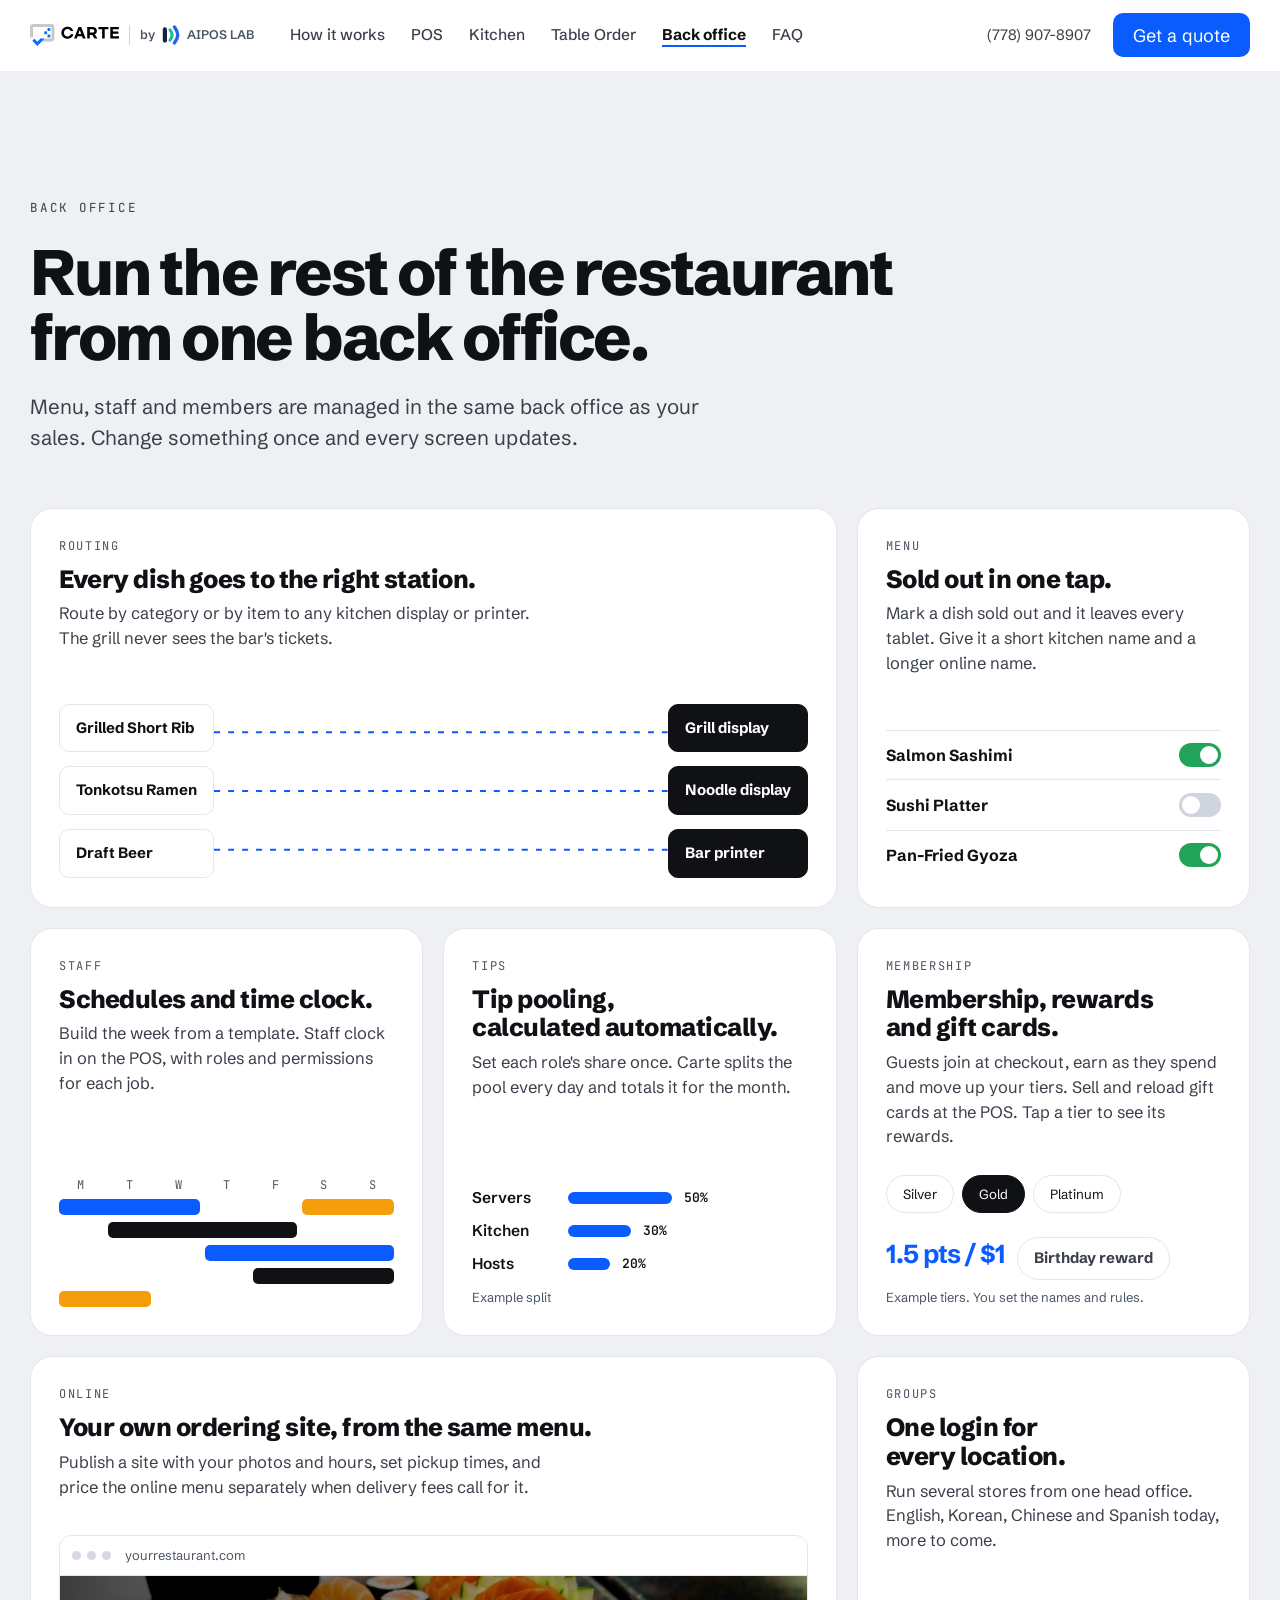
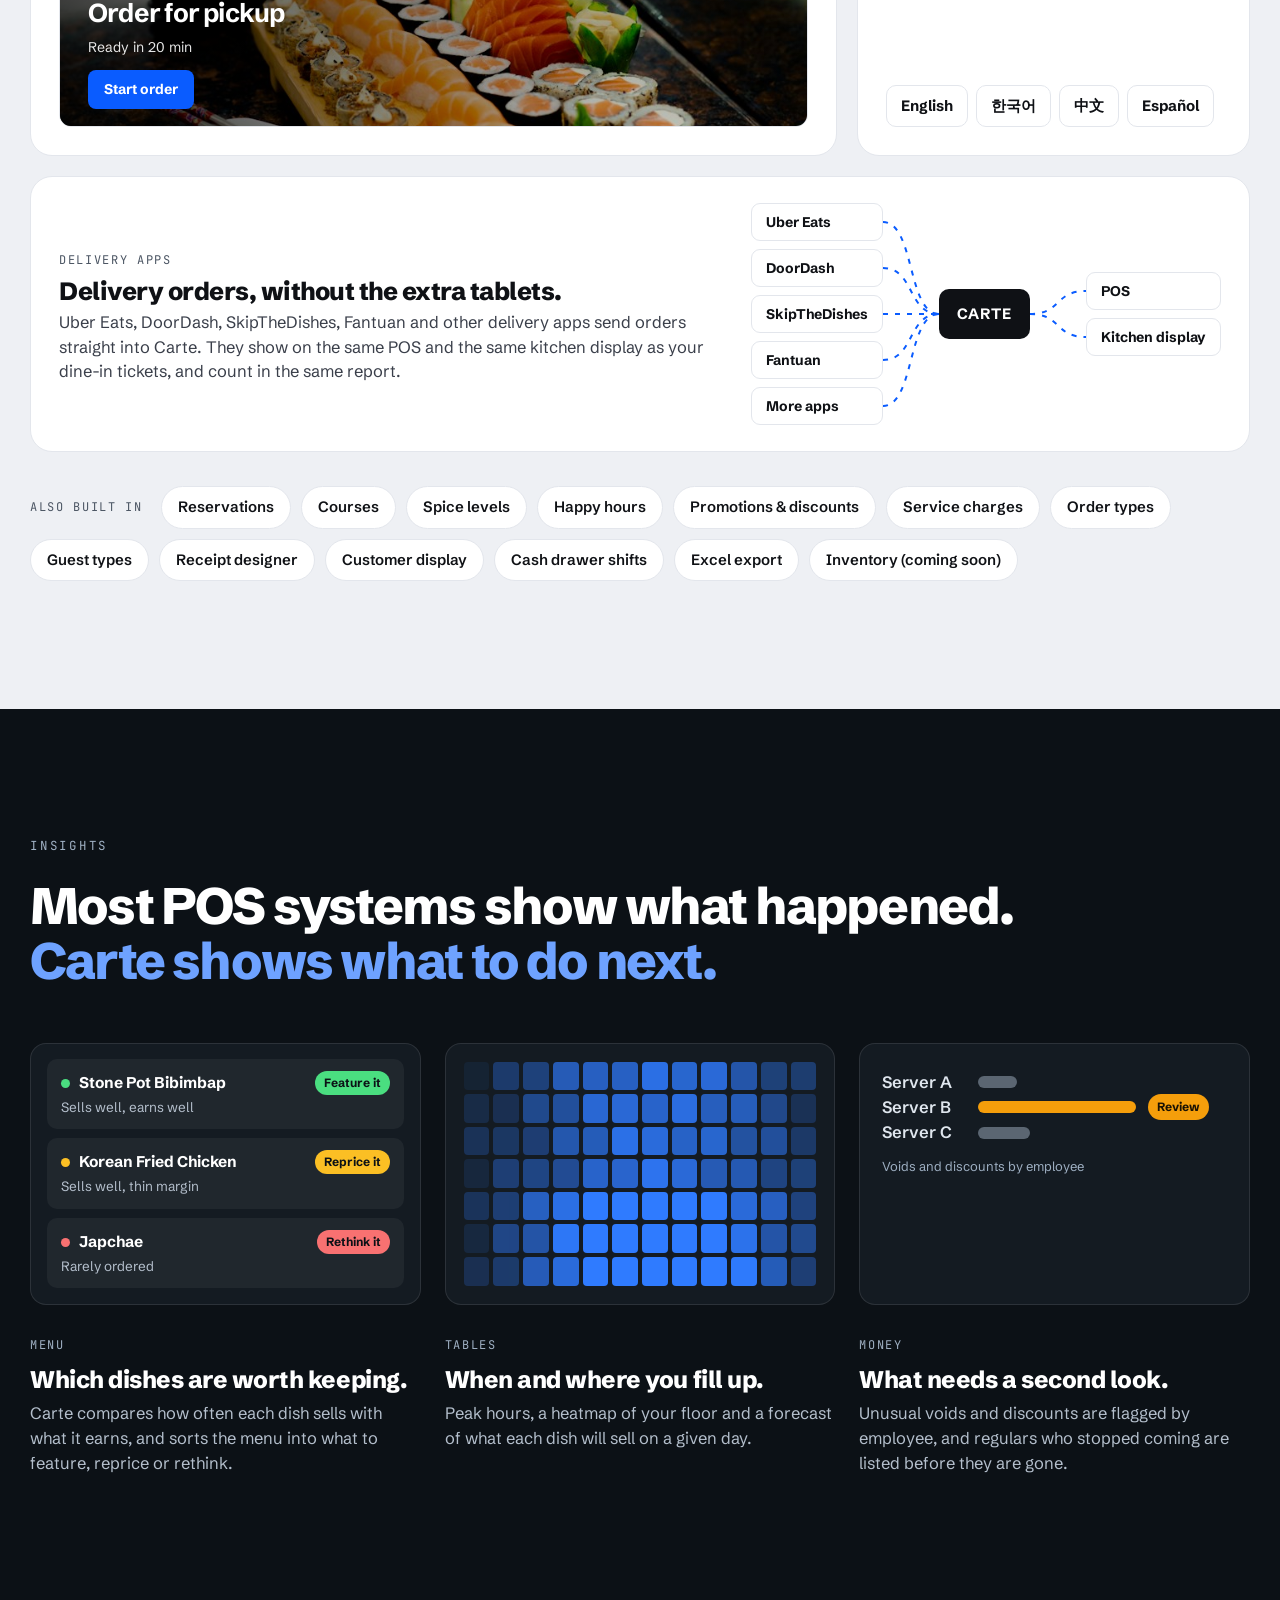
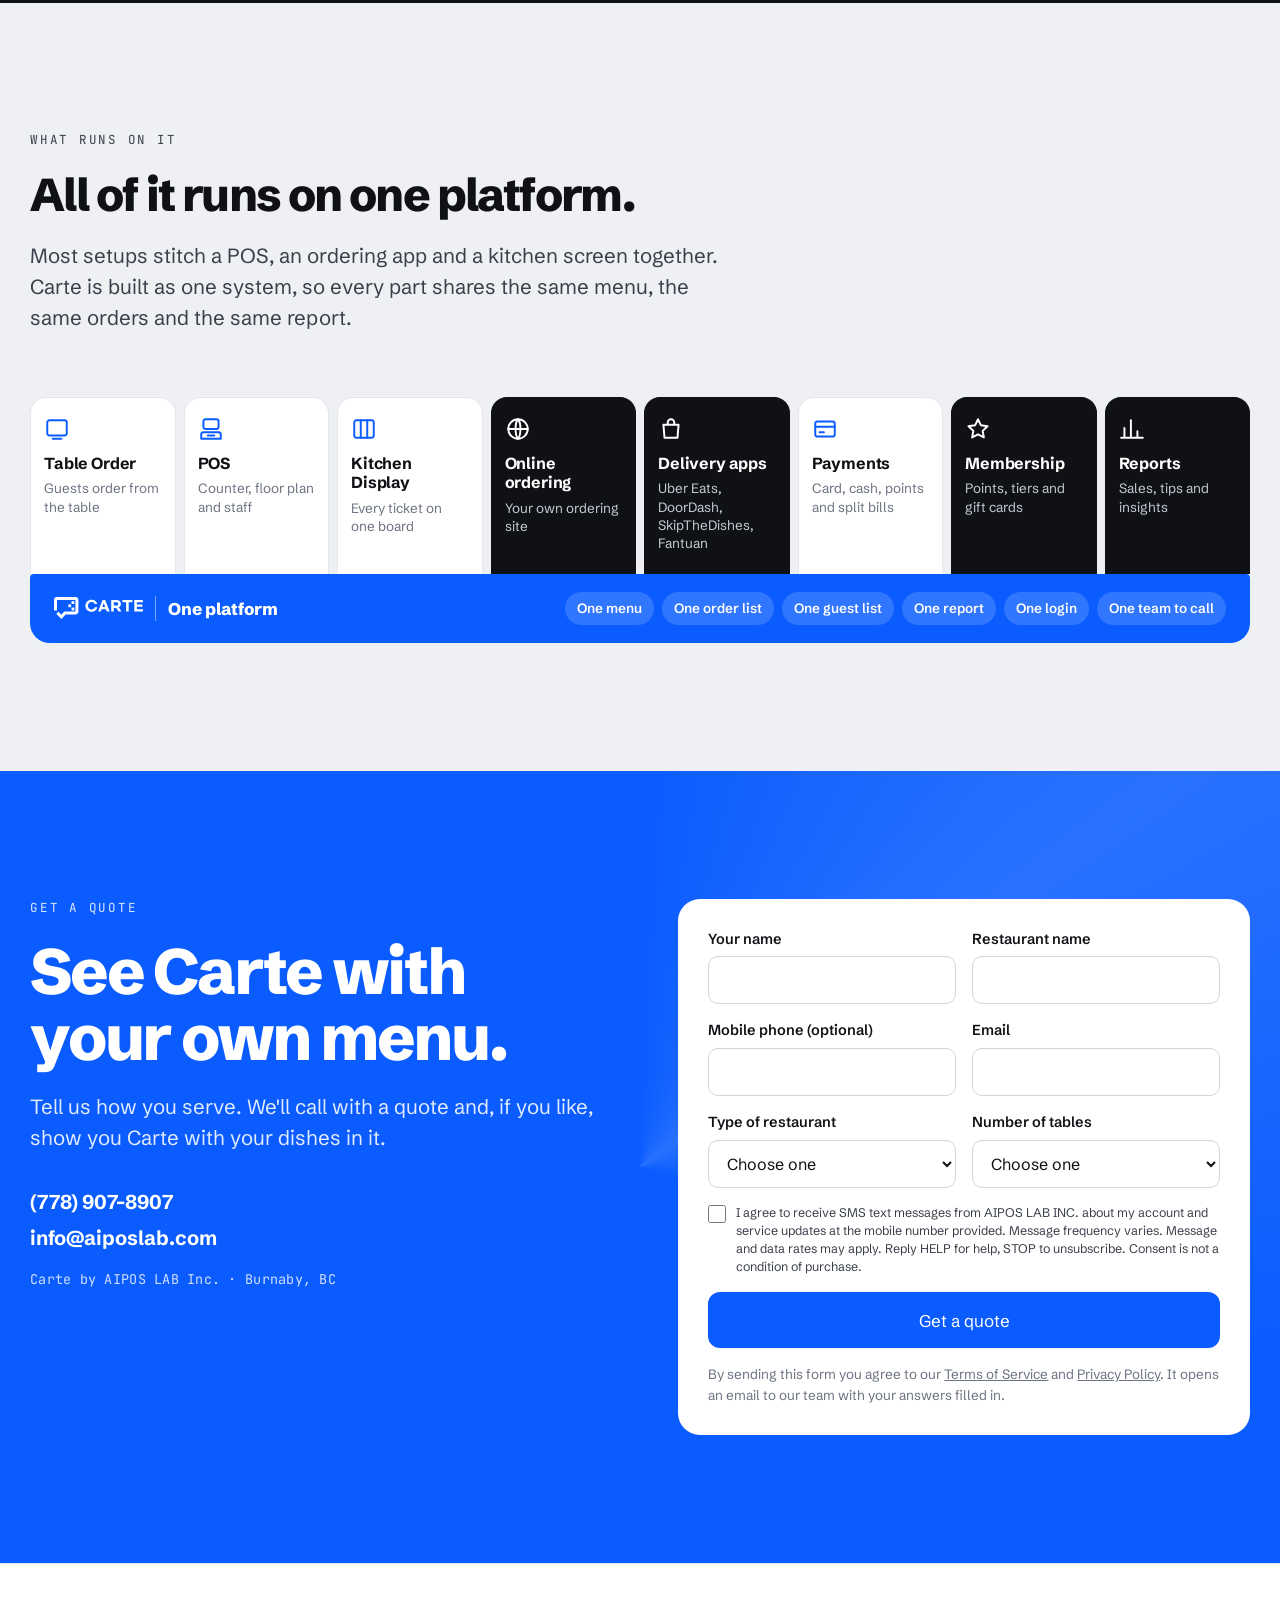
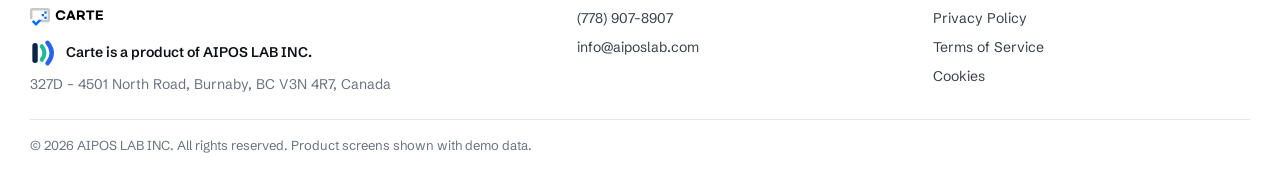
==== back-office.html @ 434ae0b1 "Add Carte homepage (multi-page site, POS/Kitchen/Table Order/Back office) New Carte by AIPOS LAB sit" ====
<!doctype html>
<html lang="en">
<head>
<meta charset="utf-8">
<meta name="viewport" content="width=device-width, initial-scale=1">
<title>Back office & Insights — Carte by AIPOS LAB</title>
<meta name="description" content="Carte is one platform for your whole restaurant: table ordering, POS, kitchen display, online and delivery orders, payments and reports, with one login and one team to call.">
<link rel="icon" href="img/mark.svg" type="image/svg+xml">
<link rel="apple-touch-icon" href="img/apple-touch-icon.png">
<link rel="preconnect" href="https://fonts.googleapis.com">
<link rel="preconnect" href="https://fonts.gstatic.com" crossorigin>
<link href="https://fonts.googleapis.com/css2?family=Schibsted+Grotesk:wght@400;500;600;700;800;900&family=JetBrains+Mono:wght@400;500&display=swap" rel="stylesheet">
<link rel="stylesheet" href="style.css?v=1791853136">
</head>
<body>

<header class="nav" id="nav">
  <div class="wrap nav-in">
    <a class="brand" href="index.html" aria-label="Carte by AIPOS LAB, home"><img src="img/logo.svg" alt="Carte"><span>by <img src="img/aipos.svg" alt="">AIPOS LAB</span></a>
    <nav class="nav-links">
      <a href="index.html#flow">How it works</a>
      <a href="pos.html">POS</a>
      <a href="kitchen.html">Kitchen</a>
      <a href="table-order.html">Table Order</a>
      <a href="back-office.html" aria-current="page">Back office</a>
      <a href="faq.html">FAQ</a>
    </nav>
    <div class="nav-right">
      <a class="tel" href="tel:+17789078907">(778) 907-8907</a>
      <a class="btn btn-blue" href="#quote">Get a quote</a>
    </div>
  </div>
</header>

<main id="top">

<section class="office" id="office">
  <div class="wrap">
    <p class="eyebrow">Back office</p>
    <h2 class="rv">Run the rest of the restaurant <br>from one back office.</h2>
    <p class="sub rv">Menu, staff and members are managed in the same back office as your sales. Change something once and every screen updates.</p>

    <div class="bento">
      <article class="bx wide rv">
        <small>Routing</small><h3>Every dish goes to the right station.</h3>
        <p>Route by category or by item to any kitchen display or printer. The grill never sees the bar's tickets.</p>
        <div class="v-route" aria-hidden="true">
          <ul class="from"><li>Grilled Short Rib</li><li>Tonkotsu Ramen</li><li>Draft Beer</li></ul>
          <svg viewBox="0 0 200 150" preserveAspectRatio="none"><path d="M0 25 C100 25 100 25 200 25"/><path d="M0 75 C100 75 100 75 200 75"/><path d="M0 125 C100 125 100 125 200 125"/></svg>
          <ul class="to2"><li>Grill display</li><li>Noodle display</li><li>Bar printer</li></ul>
        </div>
      </article>

      <article class="bx rv">
        <small>Menu</small><h3>Sold out in one tap.</h3>
        <p>Mark a dish sold out and it leaves every tablet. Give it a short kitchen name and a longer online name.</p>
        <div class="v-sold" aria-hidden="true">
          <div><b>Salmon Sashimi</b><i class="sw on"></i></div>
          <div class="flip"><b>Sushi Platter</b><em>Sold out</em><i class="sw"></i></div>
          <div><b>Pan-Fried Gyoza</b><i class="sw on"></i></div>
        </div>
      </article>

      <article class="bx rv">
        <small>Staff</small><h3>Schedules and time clock.</h3>
        <p>Build the week from a template. Staff clock in on the POS, with roles and permissions for each job.</p>
        <div class="v-sched" aria-hidden="true">
          <span>M</span><span>T</span><span>W</span><span>T</span><span>F</span><span>S</span><span>S</span>
          <i style="--s:1;--e:4;--r:2"></i><i style="--s:2;--e:6;--r:3" class="b"></i><i style="--s:4;--e:8;--r:4"></i><i style="--s:5;--e:8;--r:5" class="b"></i><i style="--s:1;--e:3;--r:6" class="c"></i><i style="--s:6;--e:8;--r:2" class="c"></i>
        </div>
      </article>

      <article class="bx rv">
        <small>Tips</small><h3>Tip pooling, calculated automatically.</h3>
        <p>Set each role's share once. Carte splits the pool every day and totals it for the month.</p>
        <div class="v-tips" aria-hidden="true">
          <p style="--w:50%"><span>Servers</span><b></b><em>50%</em></p>
          <p style="--w:30%"><span>Kitchen</span><b></b><em>30%</em></p>
          <p style="--w:20%"><span>Hosts</span><b></b><em>20%</em></p>
          <u>Example split</u>
        </div>
      </article>

      <article class="bx rv">
        <small>Membership</small><h3>Membership, rewards and gift cards.</h3>
        <p>Guests join at checkout, earn as they spend and move up your tiers. Sell and reload gift cards at the POS. Tap a tier to see its rewards.</p>
        <div class="v-loyal">
          <button type="button" data-rate="1 pt / $1" data-perk="Welcome reward">Silver</button><button type="button" data-rate="1.5 pts / $1" data-perk="Birthday reward">Gold</button><button type="button" data-rate="2 pts / $1" data-perk="Free dish every 10 visits">Platinum</button>
          <output aria-live="polite"></output><u>Example tiers. You set the names and rules.</u>
        </div>
      </article>

      <article class="bx wide rv">
        <small>Online</small><h3>Your own ordering site, from the same menu.</h3>
        <p>Publish a site with your photos and hours, set pickup times, and price the online menu separately when delivery fees call for it.</p>
        <div class="v-site" aria-hidden="true">
          <div class="bar"><i></i><i></i><i></i><span>yourrestaurant.com</span></div>
          <div class="pg" style="background-image:linear-gradient(90deg,rgba(0,0,0,.75),rgba(0,0,0,.1)),url(img/food/sushi.jpg)"><b>Order for pickup</b><em>Ready in 20 min</em><span>Start order</span></div>
        </div>
      </article>

      <article class="bx rv">
        <small>Groups</small><h3>One login for every location.</h3>
        <p>Run several stores from one head office. English, Korean, Chinese and Spanish today, more to come.</p>
        <div class="v-lang" aria-hidden="true"><span>English</span><span>한국어</span><span>中文</span><span>Español</span></div>
      </article>

      <article class="bx full rv">
        <header><small>Delivery apps</small><h3>Delivery orders, without the extra tablets.</h3>
        <p>Uber Eats, DoorDash, SkipTheDishes, Fantuan and other delivery apps send orders straight into Carte. They show on the same POS and the same kitchen display as your dine-in tickets, and count in the same report.</p></header>
        <div class="v-deliv" aria-hidden="true">
          <ul><li>Uber Eats</li><li>DoorDash</li><li>SkipTheDishes</li><li>Fantuan</li><li>More apps</li></ul>
          <svg viewBox="0 0 60 222" preserveAspectRatio="none"><path d="M0 19 C34 19 26 111 60 111"/><path d="M0 65 C34 65 26 111 60 111"/><path d="M0 111 L60 111"/><path d="M0 157 C34 157 26 111 60 111"/><path d="M0 203 C34 203 26 111 60 111"/></svg>
          <b>CARTE</b>
          <svg viewBox="0 0 60 222" preserveAspectRatio="none"><path d="M0 111 C34 111 26 88 60 88"/><path d="M0 111 C34 111 26 134 60 134"/></svg>
          <ul><li>POS</li><li>Kitchen display</li></ul>
        </div>
      </article>
    </div>

    <ul class="also rv">
      <li>Reservations</li><li>Courses</li><li>Spice levels</li><li>Happy hours</li><li>Promotions &amp; discounts</li><li>Service charges</li><li>Order types</li><li>Guest types</li><li>Receipt designer</li><li>Customer display</li><li>Cash drawer shifts</li><li>Excel export</li><li>Inventory (coming soon)</li>
    </ul>
  </div>
</section>

<section class="insight" id="insights">
  <div class="wrap">
    <p class="eyebrow light">Insights</p>
    <h2 class="rv">Most POS systems show what happened. <br><span>Carte shows what to do next.</span></h2>
    <div class="ins">
      <article class="rv">
        <div class="v-rank" aria-hidden="true">
          <p class="g"><span>Stone Pot Bibimbap</span><em>Feature it</em><u>Sells well, earns well</u></p>
          <p class="y"><span>Korean Fried Chicken</span><em>Reprice it</em><u>Sells well, thin margin</u></p>
          <p class="r"><span>Japchae</span><em>Rethink it</em><u>Rarely ordered</u></p>
        </div>
        <small>Menu</small><h3>Which dishes are worth keeping.</h3>
        <p>Carte compares how often each dish sells with what it earns, and sorts the menu into what to feature, reprice or rethink.</p>
      </article>
      <article class="rv">
        <div class="v-heat" id="heat" aria-hidden="true"></div>
        <small>Tables</small><h3>When and where you fill up.</h3>
        <p>Peak hours, a heatmap of your floor and a forecast of what each dish will sell on a given day.</p>
      </article>
      <article class="rv">
        <div class="v-flag" aria-hidden="true">
          <p><span>Server A</span><b style="--w:18%"></b></p>
          <p class="hot"><span>Server B</span><b style="--w:74%"></b><em>Review</em></p>
          <p><span>Server C</span><b style="--w:24%"></b></p>
          <u>Voids and discounts by employee</u>
        </div>
        <small>Money</small><h3>What needs a second look.</h3>
        <p>Unusual voids and discounts are flagged by employee, and regulars who stopped coming are listed before they are gone.</p>
      </article>
    </div>
  </div>
</section>

<section class="plat plat-sub" id="platform">
  <div class="wrap">
    <p class="eyebrow">What runs on it</p>
    <h2 class="rv">All of it runs on one platform.</h2>
    <p class="sub rv">Most setups stitch a POS, an ordering app and a kitchen screen together. Carte is built as one system, so every part shares the same menu, the same orders and the same report.</p>
    <div class="plat-map">
      <ul class="plat-mods">
        <li style="--i:0"><a href="table-order.html"><svg viewBox="0 0 24 24" aria-hidden="true"><rect x="3" y="4" width="18" height="14" rx="2"/><path d="M8 21h8"/></svg><b>Table Order</b><span>Guests order from the table</span></a></li>
        <li style="--i:1"><a href="pos.html"><svg viewBox="0 0 24 24" aria-hidden="true"><rect x="5" y="3" width="14" height="9" rx="2"/><path d="M3 21v-4a2 2 0 0 1 2-2h14a2 2 0 0 1 2 2v4zM9 18h6"/></svg><b>POS</b><span>Counter, floor plan and staff</span></a></li>
        <li style="--i:2"><a href="kitchen.html"><svg viewBox="0 0 24 24" aria-hidden="true"><rect x="3" y="4" width="18" height="16" rx="2"/><path d="M9 4v16M15 4v16"/></svg><b>Kitchen Display</b><span>Every ticket on one board</span></a></li>
        <li style="--i:3"><a class="on" href="back-office.html"><svg viewBox="0 0 24 24" aria-hidden="true"><circle cx="12" cy="12" r="9"/><path d="M3 12h18M12 3c3 3.500 3 14.500 0 18M12 3c-3 3.500-3 14.500 0 18"/></svg><b>Online ordering</b><span>Your own ordering site</span></a></li>
        <li style="--i:4"><a class="on" href="back-office.html"><svg viewBox="0 0 24 24" aria-hidden="true"><path d="M5 8h14l-1 12H6zM9 8V6a3 3 0 0 1 6 0v2"/></svg><b>Delivery apps</b><span>Uber Eats, DoorDash, SkipTheDishes, Fantuan</span></a></li>
        <li style="--i:5"><a href="pos.html"><svg viewBox="0 0 24 24" aria-hidden="true"><rect x="3" y="5" width="18" height="14" rx="2"/><path d="M3 10h18M7 15h4"/></svg><b>Payments</b><span>Card, cash, points and split bills</span></a></li>
        <li style="--i:6"><a class="on" href="back-office.html"><svg viewBox="0 0 24 24" aria-hidden="true"><path d="M12 3l2.700 5.600 6.100.800-4.500 4.300 1.100 6.100L12 16.900l-5.400 2.900 1.100-6.100L3.200 9.400l6.100-.8z"/></svg><b>Membership</b><span>Points, tiers and gift cards</span></a></li>
        <li style="--i:7"><a class="on" href="back-office.html"><svg viewBox="0 0 24 24" aria-hidden="true"><path d="M5 20V11M11 20V4M17 20v-6M2 20h20"/></svg><b>Reports</b><span>Sales, tips and insights</span></a></li>
      </ul>
      <div class="plat-base">
        <p><img src="img/logo.svg" alt="Carte"><b>One platform</b></p>
        <ul><li>One menu</li><li>One order list</li><li>One guest list</li><li>One report</li><li>One login</li><li>One team to call</li></ul>
      </div>
    </div>
  </div>
</section>

<section class="quote" id="quote">
  <div class="wrap quote-grid">
    <div class="quote-copy">
      <p class="eyebrow" style="color:#fff;opacity:.85">Get a quote</p>
      <h2 class="rv">See Carte with <br>your own menu.</h2>
      <p class="sub rv">Tell us how you serve. We'll call with a quote and, if you like, show you Carte with your dishes in it.</p>
      <p class="contact rv"><a href="tel:+17789078907">(778) 907-8907</a><a href="mailto:info@aiposlab.com">info@aiposlab.com</a><span>Carte by AIPOS LAB Inc. · Burnaby, BC</span></p>
    </div>
    <form class="form rv" id="quoteForm">
      <label>Your name<input name="Name" required autocomplete="name"></label>
      <label>Restaurant name<input name="Restaurant" required autocomplete="organization"></label>
      <label>Mobile phone (optional)<input name="Phone" type="tel" autocomplete="tel"></label>
      <label>Email<input name="Email" type="email" autocomplete="email"></label>
      <label>Type of restaurant<select name="Type"><option value="">Choose one</option><option>Full service</option><option>Korean BBQ or hot pot</option><option>Sushi or Japanese</option><option>Quick service or takeout</option><option>Cafe or bakery</option><option>Bar</option><option>Other</option></select></label>
      <label>Number of tables<select name="Tables"><option value="">Choose one</option><option>1–15</option><option>16–40</option><option>41 or more</option><option>No tables (takeout only)</option></select></label>
      <label class="check"><input type="checkbox" name="SMS consent" value="Yes"><span>I agree to receive SMS text messages from AIPOS LAB INC. about my account and service updates at the mobile number provided. Message frequency varies. Message and data rates may apply. Reply HELP for help, STOP to unsubscribe. Consent is not a condition of purchase.</span></label>
      <button class="btn btn-blue btn-lg" type="submit">Get a quote</button>
      <small>By sending this form you agree to our <a href="terms.html">Terms of Service</a> and <a href="privacy.html">Privacy Policy</a>. It opens an email to our team with your answers filled in.</small>
    </form>
  </div>
</section>

</main>

<footer class="foot"><div class="wrap foot-in">
  <div><img src="img/logo.svg" alt="Carte"><p class="co"><img src="img/aipos.svg" alt="">Carte is a product of AIPOS LAB INC.</p><p>327D – 4501 North Road, Burnaby, BC V3N 4R7, Canada</p></div>
  <div><a href="tel:+17789078907">(778) 907-8907</a><a href="mailto:info@aiposlab.com">info@aiposlab.com</a></div>
  <div><a href="privacy.html">Privacy Policy</a><a href="terms.html">Terms of Service</a><a href="privacy.html#cookies">Cookies</a></div>
  <small>© 2026 AIPOS LAB INC. All rights reserved. Product screens shown with demo data.</small>
</div></footer>

<script src="screens.js?v=1791853136"></script>
<script src="app.js?v=1791853136"></script>
</body>
</html>
---- style.css ----
:root{
  --ink:#0f1115; --ink2:#3a3f4a; --mute:#6b7280; --line:#e3e6ec;
  --bg:#fff; --bg2:#eef0f4; --blue:#0a5cff; --blue2:#0848c9; --night:#0c1116;
  --r:22px; --ease:cubic-bezier(.2,.8,.2,1);
}
*{box-sizing:border-box}
html{scroll-behavior:smooth;-webkit-text-size-adjust:100%}
body{margin:0;background:var(--bg);color:var(--ink);font-family:"Schibsted Grotesk",system-ui,sans-serif;font-size:18px;line-height:1.5;-webkit-font-smoothing:antialiased;overflow-x:hidden}
img{display:block;max-width:100%}
a{color:inherit}
.wrap{width:min(1220px,100% - 48px);margin-inline:auto}
.eyebrow{font-family:"JetBrains Mono",monospace;font-size:12.5px;letter-spacing:.14em;text-transform:uppercase;color:var(--ink2);margin:0 0 22px}
.eyebrow.light{color:#9fb0c3}
h1,h2,h3{margin:0;letter-spacing:-.035em;line-height:1.02;font-weight:800}
h1{font-size:clamp(38px,5.3vw,74px)}
h2{font-size:clamp(36px,5vw,64px)}
h3{font-size:24px;letter-spacing:-.02em;line-height:1.15}
.sub{font-size:clamp(18px,1.6vw,21px);color:var(--ink2);max-width:34em;margin:22px 0 0}
.lede{font-size:clamp(18px,1.55vw,21px);color:var(--ink2);max-width:30em;margin:26px 0 0}
main>section{padding:clamp(80px,10vw,140px) 0}

.btn{display:inline-flex;align-items:center;justify-content:center;height:44px;padding:0 20px;border-radius:10px;border:0;font:700 15.5px/1 inherit;font-family:inherit;text-decoration:none;cursor:pointer;transition:transform .2s var(--ease),background .2s,box-shadow .2s}
.btn:active{transform:scale(.97)}
.btn-lg{height:56px;padding:0 28px;font-size:17px;border-radius:12px}
.btn-blue{background:var(--blue);color:#fff}
.btn-blue:hover{background:var(--blue2);box-shadow:0 8px 20px -10px rgba(15,17,21,.55)}
.link-arrow{font-weight:700;text-decoration:none;border-bottom:2px solid var(--ink);padding-bottom:3px}
.link-arrow::after{content:"↓";display:inline-block;margin-left:8px;transition:transform .25s var(--ease)}
.link-arrow:hover::after{transform:translateY(4px)}
.cta-row{display:flex;align-items:center;gap:26px;flex-wrap:wrap;margin-top:34px}
:focus-visible{outline:2px solid var(--blue);outline-offset:3px}

.nav{position:sticky;top:0;z-index:50;background:rgba(255,255,255,.84);backdrop-filter:saturate(1.4) blur(14px);border-bottom:1px solid transparent;transition:border-color .3s}
.nav.scrolled{border-color:var(--line)}
.nav-in{display:flex;align-items:center;gap:36px;height:70px}
.brand img{height:22px}
.nav-links{display:flex;gap:26px;font-size:15.5px;font-weight:500}
.nav-links a{text-decoration:none;color:var(--ink2)}
.nav-links a:hover{color:var(--ink)}
.nav-right{margin-left:auto;display:flex;align-items:center;gap:22px}
.tel{font-size:15px;text-decoration:none;color:var(--ink2)}

/* device + screen: everything inside .ui is sized in em, 1em = 1% of the screen width */
.tablet{background:#15181d;border-radius:28px;padding:14px;box-shadow:0 40px 80px -30px rgba(15,17,21,.45)}
.tablet.flat{border-radius:24px;padding:12px;box-shadow:0 30px 60px -30px rgba(15,17,21,.4)}
.tablet.dark{box-shadow:0 30px 90px -20px rgba(0,0,0,.9),0 0 0 1px rgba(255,255,255,.1)}
.scr{position:relative;aspect-ratio:16/10;border-radius:14px;overflow:hidden;container-type:inline-size;background:#fff}
.ui{position:absolute;inset:0;font-size:1cqw;line-height:1.3;overflow:hidden;user-select:none}
.ui svg{width:1em;height:1em;display:block}
.ui .lg{width:2.6em;height:2.1em}
.ui button{font:inherit;border:0;cursor:default}
.stack-scr .fs{position:absolute;inset:0;opacity:0;transform:scale(1.03);transition:opacity .6s var(--ease),transform 1s var(--ease);pointer-events:none}
.stack-scr .fs.on{opacity:1;transform:none}

/* table order */
.to{display:flex;background:#f4f6fa;color:#141824;--card:#fff;--bd:#e4e7ee;--tx2:#6b7280}
.to.dark{background:#11142b;color:#f3f5fb;--card:#1b1f3d;--bd:#2a2f55;--tx2:#9aa3c2}
.to-side{width:6.6em;background:#141833;color:#aab2d5;display:flex;flex-direction:column;align-items:center;gap:1.2em;padding:1.8em 0}
.to-side .lg{color:#fff;margin-bottom:1em}
.sb{display:grid;justify-items:center;gap:.3em;width:5em;padding:.9em 0;border-radius:1em}
.sb svg{font-size:1.9em}.sb span{font-size:1.15em;font-weight:600}.sb em{font-size:.9em;font-style:normal;color:#4d8dff;font-weight:700}
.sb.on{background:var(--blue);color:#fff}
.to-main{flex:1;padding:1.6em 2em 0;position:relative;min-width:0}
.to-top{display:flex;align-items:center;gap:1em;margin-bottom:1.4em}
.to-top b{font-size:2.1em;font-weight:700;margin-right:auto;letter-spacing:-.02em}
.pill{font-size:1.25em;font-weight:600;padding:.65em 1.1em;border-radius:.7em;border:1px solid var(--bd);background:var(--card);position:relative}
.badge{position:absolute;top:-.5em;right:-.5em;min-width:1.5em;height:1.5em;border-radius:1em;background:var(--blue);color:#fff;font-size:.8em;font-style:normal;display:grid;place-items:center}
.badge:empty{display:none}
.to-banner{height:11.5em;border-radius:1.2em;background-size:cover;background-position:center;color:#fff;padding:2.6em 6em;display:grid;align-content:center;gap:.3em}
.to-banner span{font-size:1em;font-weight:700;background:rgba(255,255,255,.2);padding:.3em .8em;border-radius:1em;justify-self:start}
.to-banner b{font-size:2.3em;letter-spacing:-.02em}.to-banner small{font-size:1.2em;opacity:.9}
.to-chips{display:flex;gap:.8em;margin:1.2em 0;white-space:nowrap}
.to-chips span{font-size:1.25em;font-weight:500;padding:.6em 1.2em;border-radius:.8em;border:1px solid var(--bd);background:var(--card);color:var(--tx2)}
.to-chips .on{border-color:var(--blue);color:var(--blue);background:color-mix(in srgb,var(--blue) 10%,var(--card));font-weight:700}
.to-label{font-size:1.35em;font-weight:700;margin:0 0 .9em}.to-label small{font-weight:400;color:var(--tx2);margin-left:.5em}
.to-grid{display:grid;grid-template-columns:repeat(3,1fr);gap:1.1em}
.card{background:var(--card);border:1px solid var(--bd);border-radius:1.1em;padding:.9em;transition:transform .35s var(--ease),box-shadow .35s}
.card.tap{transform:scale(.965);outline:.25em solid #0a5cff;outline-offset:.1em}
.ph{height:10.2em;border-radius:.7em;background-size:cover;background-position:center}
.card .row{display:flex;align-items:flex-start;gap:.6em;margin-top:.8em}
.card b{font-size:1.45em;font-weight:600;line-height:1.2;flex:1}
.add{width:2.6em;height:2.6em;flex:none;border-radius:50%;background:var(--blue);color:#fff;display:grid;place-items:center}
.add svg{font-size:1.5em}
.card.tap .add{animation:pop .5s var(--ease)}
@keyframes pop{40%{transform:scale(1.35)}}
.card p{font-size:1.05em;color:var(--tx2);margin:.4em 0 .5em;white-space:nowrap;overflow:hidden;text-overflow:ellipsis}
.card em{font-size:1.4em;font-style:normal;font-weight:700;color:var(--blue)}
.to-call{position:absolute;right:1.6em;bottom:1.6em;width:8.4em;height:8.4em;border-radius:50%;background:var(--blue);color:#fff;display:grid;place-content:center;justify-items:center;gap:.2em;box-shadow:0 1em 2.2em rgba(15,17,21,.35)}
.to-call svg{font-size:2.4em}.to-call span{font-size:1.3em;font-weight:700}
.to-scrim{position:absolute;inset:0;background:rgba(10,12,24,.42);opacity:0;transition:opacity .4s}
.to-cart{position:absolute;top:0;right:0;bottom:0;width:31em;background:var(--card);display:flex;flex-direction:column;transform:translateX(102%);transition:transform .55s var(--ease);box-shadow:-1em 0 3em rgba(0,0,0,.2)}
.open .to-cart{transform:none}.open .to-scrim,.done .to-scrim{opacity:1}
.to-cart header{display:flex;align-items:center;gap:.8em;padding:1.8em 1.8em 1.6em;border-bottom:1px solid var(--bd)}
.to-cart header b{font-size:1.8em}
.count{font-style:normal;font-size:1.1em;font-weight:700;background:color-mix(in srgb,var(--blue) 14%,var(--card));color:var(--blue);min-width:1.9em;height:1.9em;border-radius:1em;display:grid;place-items:center}
.to-cart .x{margin-left:auto;font-size:2em;color:var(--tx2);line-height:1}
.lines{flex:1;overflow:hidden}
.ln{display:flex;align-items:center;gap:1em;padding:1.2em 1.4em;border-bottom:1px solid var(--bd);animation:lineIn .5s var(--ease)}
@keyframes lineIn{from{opacity:0;transform:translateX(2em)}}
.th{width:5.4em;height:5.4em;border-radius:.8em;background-size:cover;background-position:center;flex:none}
.ln>div:nth-child(2){flex:1;min-width:0;display:grid;gap:.1em}
.ln b{font-size:1.3em;white-space:nowrap;overflow:hidden;text-overflow:ellipsis}
.ln small{font-size:1em;color:var(--tx2)}.ln em{font-size:1.3em;font-style:normal;font-weight:700;color:var(--blue)}
.qty{display:flex;align-items:center;gap:.7em;font-size:1.3em;font-weight:700}
.qty i{font-style:normal;width:1.7em;height:1.7em;border-radius:50%;display:grid;place-items:center;background:var(--bd);color:var(--tx2);font-size:.9em}
.qty .g{background:#22c55e;color:#fff}
.to-cart footer{padding:1.4em 1.8em 1.8em;border-top:1px solid var(--bd);display:grid;gap:.5em}
.to-cart footer div{display:flex;justify-content:space-between;font-size:1.25em;color:var(--tx2)}
.to-cart footer .tot{font-size:1.9em;font-weight:700;color:inherit;margin:.2em 0 .5em}
.place{background:var(--blue);color:#fff;font-weight:700;font-size:1.45em;padding:.9em;border-radius:.7em;transition:transform .2s,filter .2s}
.place.press{transform:scale(.96);filter:brightness(.85)}
.to-dialog{position:absolute;left:50%;top:50%;width:30em;padding:2.4em;border-radius:1.4em;background:var(--card);display:grid;gap:.8em;opacity:0;transform:translate(-50%,-40%) scale(.92);transition:opacity .35s,transform .5s var(--ease);box-shadow:0 2em 5em rgba(0,0,0,.35)}
.done .to-dialog{opacity:1;transform:translate(-50%,-50%)}
.to-dialog b{font-size:1.7em}.to-dialog p{font-size:1.35em;margin:0;color:var(--tx2)}
.to-dialog span{justify-self:end;background:var(--blue);color:#fff;font-weight:700;font-size:1.25em;padding:.6em 1.4em;border-radius:.6em}

/* kitchen display */
.kd{background:#121e24;color:#fff;display:flex;flex-direction:column}
.kd-top{display:flex;align-items:center;gap:1.2em;padding:1.4em 1.8em;background:#101a20}
.kd-top b{font-size:2em;letter-spacing:-.02em}
.live{font-size:1.15em;font-weight:700;color:#3ecf6a;display:flex;align-items:center;gap:.4em;margin-right:auto}
.live i{width:.6em;height:.6em;border-radius:50%;background:currentColor;animation:ping 1.6s infinite}
.kd-top time{font-size:1.5em;font-weight:700}.kd-top strong{font-size:1.7em;letter-spacing:.04em}
.kd-cols{flex:1;display:grid;grid-template-columns:repeat(5,1fr);gap:.25em;padding:0 .4em;min-height:0}
.col{display:flex;flex-direction:column;min-width:0;--c:#2f9bf0;background:color-mix(in srgb,var(--c) 6%,#152228)}
.col.prep{--c:#9aa3ad}.col.cook{--c:#ff9318}.col.ready{--c:#3fbf55}.col.done{--c:#b44be0}
.col h4{margin:0;display:flex;justify-content:space-between;font-size:1.35em;padding:.8em .7em;color:var(--c);background:color-mix(in srgb,var(--c) 20%,#152228)}
.stack{padding:.5em .4em;display:grid;gap:.5em;align-content:start}
.tk{position:relative;background:#f4f5f6;color:#14171c;border-left:.4em solid #e5484d;padding:.8em .8em .7em;--b:#5d6670}
.tk.prep{--b:#f07a00}.tk.cook{--b:#2e7d32}.tk.ready{--b:#7b1fa2}.tk.done{--b:#a24bd6;border-left-color:#b9bec6;opacity:.86}
.tk h5{margin:0;font-size:1.5em;letter-spacing:-.01em}
.tk .meta{display:flex;align-items:center;gap:.5em;margin:.5em 0}
.tk .meta span{flex:1;text-align:center;font-size:1.05em;font-weight:700;border:1px solid #b9bec6;border-radius:.3em;padding:.3em;background:#fff}
.tk .meta em{font-style:normal;font-weight:700;font-size:1.15em;display:flex;align-items:center;gap:.3em}
.tk .meta i{width:.5em;height:.5em;border-radius:50%;background:#e5484d}.tk u{text-decoration:none}
.tk ul{list-style:none;margin:0;padding:0}
.tk li{display:flex;align-items:center;gap:.4em;font-size:1.02em;font-weight:600;padding:.45em 0;border-top:1px solid #e1e4e8;line-height:1.2}
.tk li i{margin-left:auto;flex:none;width:1.3em;height:1.3em;border-radius:.25em;background:color-mix(in srgb,var(--b) 28%,#fff)}
.tk button{width:100%;margin-top:.5em;background:var(--b);color:#fff;font-size:.95em;font-weight:700;padding:.6em 0;border-radius:.2em;transition:transform .2s,filter .2s}
.tk button.press{transform:scale(.95);filter:brightness(1.25)}

/* pos */
.ps{background:#fff;color:#14171c;display:flex;flex-direction:column}
.ps-top{display:flex;align-items:center;gap:1.2em;background:#141c22;color:#fff;padding:1.2em 1.8em}
.ps-top span{font-size:2em;line-height:1}.ps-top b{font-size:1.9em;margin-right:auto}.ps-top strong{font-size:1.7em;letter-spacing:.04em}
.ps-body{flex:1;padding:1.6em 2em;background:#fafafa}
.ps-tabs{display:flex;gap:.8em;margin-bottom:1.4em}
.ps-tabs span{font-size:1.5em;font-weight:700;padding:.7em 3em;border-radius:.5em;border:1px solid #e1e4e8;background:#fff}
.ps-tabs .on{background:#1c2536;color:#fff;border-color:#1c2536}
.ps-grid{display:grid;grid-template-columns:repeat(4,1fr);gap:1em}
.tb{height:13.2em;border-radius:.6em;border:1px solid #e1e4e8;background:#fff;display:grid;place-content:center;justify-items:center;gap:.4em;transition:background .5s,color .5s,transform .5s var(--ease)}
.tb b{font-size:1.9em}.tb span{font-size:1.2em;font-weight:700;letter-spacing:.03em}.tb small{font-size:1.15em;opacity:.85}
.tb.occ{background:#1c2536;color:#fff;border-color:#1c2536}
.tb.pop{transform:scale(1.06);outline:.3em solid #0a5cff;outline-offset:.15em}
.py{flex:1;display:flex;min-height:0}
.py aside{width:27em;background:#f1f2f4;padding:2em 1.8em}
.py h6,.rp h6{margin:0 0 1em;font-size:1.6em}
.py aside p{display:flex;justify-content:space-between;font-size:1.4em;margin:.6em 0;color:#444b56}
.py aside .t{font-weight:700;color:#14171c;border-top:1px solid #cfd3da;padding-top:.7em}
.py aside .r{font-weight:800;color:var(--blue);font-size:1.6em}
.py-main{flex:1;display:flex;flex-direction:column}
.py-tabs{display:grid;grid-template-columns:repeat(4,1fr);border-bottom:1px solid #e1e4e8}
.py-tabs span{font-size:1.2em;font-weight:700;text-transform:uppercase;text-align:center;padding:1.3em .4em}
.py-tabs .on{background:var(--blue);color:#fff}
.py-rows{padding:1.6em 2em;display:grid;gap:.9em}
.pr{display:flex;align-items:center;gap:1em;border:1px solid #e1e4e8;border-radius:.7em;padding:1.2em 1.4em;transition:background .4s,border-color .4s}
.pr b{font-size:1.5em;flex:1}.pr span{font-size:1.5em;font-weight:700}
.pr em{font-style:normal;font-size:1.15em;font-weight:700;width:9em;text-align:center;padding:.5em;border-radius:2em;background:#fff1dc;color:#b45f06}
.pr.paid{background:#f0faf2;border-color:#bfe6c7}.pr.paid em{background:#2e7d32;color:#fff}
.py-methods{display:flex;gap:1em;padding:0 2em}
.py-methods span{flex:1;text-align:center;font-size:1.4em;font-weight:700;padding:1em;border:1px solid #e1e4e8;border-radius:.7em}
.rp{flex:1;display:flex;min-height:0}
.rp nav{width:19em;padding:1.2em;display:grid;gap:.8em;align-content:start;background:#fafafa}
.rp nav span{font-size:1.45em;font-weight:700;text-align:center;padding:1.05em .5em;border-radius:.5em;border:1px solid #e1e4e8;background:#fff}
.rp nav .on{background:var(--blue);color:#fff;border-color:var(--blue)}
.rp-main{flex:1;padding:1.8em 2.4em}
.rp h6 small{font-size:.6em;font-weight:500;color:#8a919c;margin-left:.6em}
.bars{display:flex;align-items:flex-end;gap:1em;height:17em;border-bottom:1px solid #e1e4e8;margin-bottom:3.2em}
.bars i{flex:1;height:var(--h);background:linear-gradient(#0a5cff,#6ea2ff);border-radius:.4em .4em 0 0;position:relative;transform:scaleY(0);transform-origin:bottom;transition:transform .9s var(--ease) var(--d)}
.bars u{position:absolute;bottom:-1.8em;left:0;right:0;text-align:center;font-size:1em;text-decoration:none;color:#8a919c}
.tops p{display:flex;align-items:center;gap:1em;margin:.75em 0;font-size:1.3em}
.tops span{width:14em;font-weight:600}
.tops b{height:.8em;border-radius:.4em;background:#0a5cff;width:calc(var(--w)*.6);transform:scaleX(0);transform-origin:left;transition:transform .9s var(--ease) var(--d)}
.rp.in .bars i{transform:none}.rp.in .tops b{transform:none}

/* hero */
.hero{padding:clamp(40px,6vw,84px) 0 clamp(60px,8vw,110px);overflow-x:clip}
.hero-grid{display:grid;grid-template-columns:minmax(0,.92fr) minmax(0,1.08fr);gap:clamp(28px,5vw,72px);align-items:center}
h1 .line{display:block;overflow:hidden;padding-bottom:.08em;white-space:nowrap}
h1 .line span{display:block;transform:translateY(110%);animation:rise .9s var(--ease) forwards}
h1 .line:nth-child(2) span{animation-delay:.12s;color:var(--blue)}
@keyframes rise{to{transform:none}}
.hero-copy .eyebrow,.hero-copy .lede,.hero-copy .cta-row{opacity:0;animation:fadeUp .8s var(--ease) forwards}
.hero-copy .lede{animation-delay:.35s}.hero-copy .cta-row{animation-delay:.5s}
@keyframes fadeUp{from{opacity:0;transform:translateY(14px)}to{opacity:1;transform:none}}
.hero-stage{position:relative;perspective:1600px;opacity:0;animation:fadeUp 1s .25s var(--ease) forwards}
.hero-stage .tablet{transform:rotateY(-8deg) rotateX(4deg);transition:transform .5s var(--ease);will-change:transform}
.glow{position:absolute;inset:8% -6% -8% 6%;background:radial-gradient(60% 60% at 50% 50%,rgba(10,92,255,.28),transparent 70%);filter:blur(30px);animation:breathe 6s ease-in-out infinite}
@keyframes breathe{50%{opacity:.55;transform:scale(1.06)}}
@keyframes ping{0%{box-shadow:0 0 0 0 currentColor}100%{box-shadow:0 0 0 .7em transparent}}
.ticket{position:absolute;left:-34px;bottom:-30px;width:250px;background:#fff;border-radius:0;padding:16px 18px 14px;font-family:"JetBrains Mono",monospace;font-size:13px;box-shadow:0 26px 50px -18px rgba(15,17,21,.5);border-top:4px solid var(--ink);opacity:0;transform:translateY(30px) rotate(-3deg);transition:opacity .45s,transform .7s var(--ease)}
.ticket.in{opacity:1;transform:rotate(-3deg)}
.ticket.out{opacity:0;transform:translateY(-16px) rotate(-3deg)}
.ticket header{display:flex;justify-content:space-between;align-items:center;border-bottom:1px dashed #b9bec6;padding-bottom:10px;margin-bottom:8px}
.ticket header b{font-size:17px;letter-spacing:.04em}
.ticket ul{list-style:none;margin:0;padding:0}.ticket li{padding:3px 0}.ticket li::before{content:"1  ";font-weight:700}
.ticket footer{border-top:1px dashed #b9bec6;margin-top:8px;padding-top:8px;font-size:11px;color:var(--mute)}
.st{font-family:"Schibsted Grotesk",sans-serif;font-weight:700;font-size:12px;color:#fff;padding:4px 10px;border-radius:99px;transition:background .4s}
.st.new{background:#1b78d6}.st.prep{background:#6b7480}.st.cook{background:#ef7a00}.st.ready{background:#2f8a3a}

/* five tools */
.tools{background:var(--bg2);overflow-x:clip}
.tools-grid{display:grid;grid-template-columns:minmax(0,1fr) minmax(0,1fr);gap:clamp(30px,6vw,90px);align-items:center}
.merge{position:relative;aspect-ratio:1/.86;cursor:pointer}
.merge span{position:absolute;left:50%;top:50%;white-space:nowrap;font-weight:700;font-size:16px;background:#fff;border-radius:12px;padding:14px 20px;box-shadow:0 14px 30px -18px rgba(15,17,21,.4);transform:translate(calc(-50% + var(--x)),calc(-50% + var(--y))) rotate(var(--r));opacity:1}
.m1{--x:-150px;--y:-150px;--r:-6deg}.m2{--x:150px;--y:-120px;--r:5deg}.m3{--x:-180px;--y:10px;--r:4deg}.m4{--x:170px;--y:50px;--r:-5deg}.m5{--x:-30px;--y:170px;--r:2deg}
.merge.in span{animation:toOne 1.2s var(--ease) .8s forwards}
.m2{animation-delay:.9s!important}.m3{animation-delay:1s!important}.m4{animation-delay:1.1s!important}.m5{animation-delay:1.2s!important}
@keyframes toOne{to{transform:translate(-50%,-50%) scale(.4);opacity:0}}
.one{position:absolute;left:50%;top:50%;transform:translate(-50%,-50%) scale(.6);opacity:0;background:var(--ink);color:#fff;border-radius:22px;padding:34px 44px;text-align:center;box-shadow:0 30px 60px -30px rgba(15,17,21,.6)}
.one img{height:34px;filter:invert(1) hue-rotate(180deg);margin:0 auto 14px}
.one small{font-family:"JetBrains Mono",monospace;font-size:12px;letter-spacing:.08em;text-transform:uppercase;white-space:nowrap;opacity:.8}
.merge.in .one{animation:oneIn .9s var(--ease) 1.7s forwards}
@keyframes oneIn{to{opacity:1;transform:translate(-50%,-50%)}}

/* flow */
.flow-grid{display:grid;grid-template-columns:minmax(0,.66fr) minmax(0,1.34fr);gap:clamp(30px,5vw,80px);margin-top:50px}
.steps{list-style:none;margin:0;padding:0}
.step{min-height:78vh;display:flex;flex-direction:column;justify-content:center;opacity:.28;transition:opacity .5s}
.step.on{opacity:1}
.step .num{display:inline-grid;place-items:center;width:34px;height:34px;border-radius:50%;border:1.5px solid var(--blue);color:var(--blue);font-weight:700;font-size:15px;margin-bottom:18px;transition:background .4s,color .4s}
.step.on .num{background:var(--blue);color:#fff}
.step h3{font-size:clamp(26px,2.6vw,36px)}
.step p{color:var(--ink2);margin:14px 0 0;max-width:24em}
.flow-sticky{position:sticky;top:max(96px,calc(50vh - 290px))}
.rail{position:relative;display:grid;grid-template-columns:repeat(5,1fr);margin-bottom:22px;padding-top:14px;font-family:"JetBrains Mono",monospace;font-size:12px;letter-spacing:.1em;text-transform:uppercase;color:var(--mute)}
.rail::before,.rail b{content:"";position:absolute;left:0;top:0;height:3px;border-radius:3px}
.rail::before{right:0;background:#d5d9e1}
.rail b{width:100%;background:var(--blue);transform-origin:left;transform:scaleX(.2);transition:transform .6s var(--ease)}
.rail span.on{color:var(--ink)}

/* kitchen */
.kitchen{background:var(--night);color:#fff}
.kitchen .sub{color:#a9b4c2}
.kitchen .tablet{margin-top:54px}
.kfacts{list-style:none;padding:0;margin:44px 0 0;display:grid;grid-template-columns:repeat(3,1fr);gap:28px;color:#a9b4c2;font-size:16.5px}
.kfacts b{display:block;color:#fff;font-size:19px;margin-bottom:6px}
.kfacts li{border-top:1px solid rgba(255,255,255,.18);padding-top:18px}

/* table order */
.table-grid{display:grid;grid-template-columns:minmax(0,.74fr) minmax(0,1.26fr);gap:clamp(30px,5vw,70px);align-items:center}
.ticks{list-style:none;padding:0;margin:30px 0 0}
.ticks li{padding:14px 0 14px 26px;border-bottom:1px solid var(--line);position:relative}
.ticks li::before{content:"";position:absolute;left:0;top:23px;width:9px;height:9px;background:var(--blue)}
.compare{position:relative;border-radius:var(--r);overflow:hidden;box-shadow:0 40px 80px -40px rgba(15,17,21,.5);cursor:ew-resize;touch-action:pan-y}
.compare .scr{border-radius:0}
.compare .top{position:absolute;inset:0;clip-path:inset(0 0 0 50%)}
.handle{position:absolute;top:0;bottom:0;left:50%;width:2px;background:#fff;box-shadow:0 0 0 1px rgba(0,0,0,.15)}
.handle i{position:absolute;top:50%;left:50%;width:44px;height:44px;margin:-22px;border-radius:50%;background:#fff;box-shadow:0 8px 24px rgba(0,0,0,.3)}
.handle i::before{content:"‹ ›";position:absolute;inset:0;display:grid;place-items:center;font-style:normal;font-weight:800;font-size:17px;color:var(--ink)}
.tag{position:absolute;bottom:14px;font-family:"JetBrains Mono",monospace;font-size:11.5px;letter-spacing:.12em;text-transform:uppercase;padding:6px 10px;border-radius:6px}
.tag.l{left:14px;background:#fff;color:var(--ink);box-shadow:0 2px 10px rgba(0,0,0,.15)}.tag.r{right:14px;background:#11151b;color:#fff}

/* products */
.products{background:var(--bg2)}
.prod-grid{display:grid;grid-template-columns:minmax(0,.9fr) minmax(0,1.1fr);gap:clamp(30px,6vw,90px);align-items:start}
.menu{background:#fff;border:1px solid var(--line);border-radius:var(--r);padding:34px 38px}
.menu-h{font-family:"JetBrains Mono",monospace;font-size:13px;letter-spacing:.2em;text-transform:uppercase;text-align:center;margin:0 0 18px;padding-bottom:18px;border-bottom:1.5px solid var(--ink)}
.menu dl{margin:0}
.menu dl div{display:grid;grid-template-columns:1fr auto;gap:2px 18px;padding:16px 0;border-bottom:1px solid var(--line)}
.menu dl div:last-child{border:0;padding-bottom:0}
.menu dt{font-weight:800;font-size:21px;letter-spacing:-.02em}
.menu dd{margin:0;grid-column:1;color:var(--ink2);font-size:16.5px}
.menu em{grid-column:2;grid-row:1;font-family:"JetBrains Mono",monospace;font-style:normal;font-size:13px;color:var(--mute);align-self:center}

/* region */
.cards{display:grid;grid-template-columns:repeat(4,1fr);gap:20px;margin-top:50px}
.cards div{border-top:1.5px solid var(--ink);padding-top:20px}
.cards small{font-family:"JetBrains Mono",monospace;font-size:12px;letter-spacing:.14em;text-transform:uppercase;color:var(--mute)}
.cards b{display:block;font-size:22px;letter-spacing:-.02em;line-height:1.15;margin:10px 0}
.cards p{margin:0;color:var(--ink2);font-size:16.5px}

/* switching + faq */
.switch{background:var(--bg2)}
.switch-grid{display:grid;grid-template-columns:1fr 1fr;gap:clamp(30px,6vw,90px)}
.switch h2{font-size:clamp(30px,3.6vw,46px)}
.how{list-style:none;counter-reset:n;padding:0;margin:34px 0 0}
.how li{counter-increment:n;position:relative;padding:0 0 26px 52px}
.how li::before{content:counter(n);position:absolute;left:0;top:0;width:34px;height:34px;border-radius:50%;border:1.5px solid var(--blue);color:var(--blue);display:grid;place-items:center;font-weight:700;font-size:15px}
.how b{display:block;font-size:20px}.how span{color:var(--ink2)}
.faq>div{border-bottom:1px solid #cfd4dd}
.faq button{all:unset;cursor:pointer;display:flex;justify-content:space-between;gap:20px;width:100%;padding:20px 0;font-weight:700;font-size:19px}
.faq button::after{content:"+";font-size:24px;line-height:1;transition:transform .3s var(--ease)}
.faq .open button::after{transform:rotate(45deg)}
.faq>div{display:grid;grid-template-rows:auto 0fr;transition:grid-template-rows .4s var(--ease)}
.faq>div.open{grid-template-rows:auto 1fr}
.faq p{margin:0;color:var(--ink2);min-height:0;overflow:hidden}
.faq p::after{content:"";display:block;height:20px}

/* quote */
.quote{background:var(--blue);color:#fff;position:relative;overflow:hidden}
.quote::before{content:"";position:absolute;inset:-40%;background:conic-gradient(from 0deg,transparent,rgba(255,255,255,.13),transparent 30%);animation:spin 16s linear infinite}
@keyframes spin{to{transform:rotate(1turn)}}
.quote-grid{position:relative;display:grid;grid-template-columns:1fr 1fr;gap:clamp(30px,6vw,90px);align-items:start}
.quote .sub{color:rgba(255,255,255,.88)}
.contact{display:grid;gap:6px;margin-top:34px;font-size:20px;font-weight:700}
.contact a{text-decoration:none}.contact a:hover{text-decoration:underline}
.contact span{font-family:"JetBrains Mono",monospace;font-size:12.5px;font-weight:400;letter-spacing:.1em;text-transform:uppercase;opacity:.8;margin-top:10px}
.form{background:#fff;color:var(--ink);border-radius:var(--r);padding:30px;display:grid;grid-template-columns:1fr 1fr;gap:16px}
.form label{display:grid;gap:6px;font-size:14.5px;font-weight:600}
.form input,.form select{font:inherit;font-weight:400;font-size:16px;height:48px;padding:0 14px;border:1px solid #cfd4dd;border-radius:10px;background:#fff;color:inherit;width:100%}
.form input:focus,.form select:focus{outline:2px solid var(--blue);outline-offset:1px;border-color:var(--blue)}
.form .btn,.form small{grid-column:1/-1}
.form small{color:var(--mute);font-size:13.5px}

.foot{padding:34px 0;font-size:14px;color:var(--mute)}
.foot-in{display:flex;align-items:center;gap:20px;flex-wrap:wrap}
.foot img{height:18px}

.rv{opacity:0;transform:translateY(26px);transition:opacity .9s var(--ease),transform .9s var(--ease)}
.rv.in{opacity:1;transform:none}
.cards .rv:nth-child(2){transition-delay:.08s}.cards .rv:nth-child(3){transition-delay:.16s}.cards .rv:nth-child(4){transition-delay:.24s}

@media (max-width:900px){
  body{font-size:17px}
  .nav-links,.tel{display:none}
  .hero-grid,.tools-grid,.flow-grid,.table-grid,.prod-grid,.switch-grid,.quote-grid{grid-template-columns:1fr}
  .hero-stage .tablet{transform:none}
  .ticket{left:8px;bottom:-40px;width:210px;font-size:12px}
  .flow-grid{display:flex;flex-direction:column-reverse;gap:26px}
  .flow-stage{position:sticky;top:78px;z-index:3;background:var(--bg);padding:8px 0}
  .flow-sticky{position:static}
  .step{min-height:62vh}
  .merge{transform:scale(.72);margin:-30px 0}
  .kfacts,.cards{grid-template-columns:1fr}
  .form{grid-template-columns:1fr}
  .tablet,.tablet.flat{padding:7px;border-radius:16px}
}
@media (prefers-reduced-motion:reduce){
  *,*::before,*::after{animation:none!important;transition:none!important}
  .rv,.hero-stage,.hero-copy>*{opacity:1!important;transform:none!important}
  h1 .line span{transform:none}
  .merge span{display:none}.one{opacity:1;transform:translate(-50%,-50%)}
  .bars i,.tops b{transform:none}
}

/* back office bento */
.office{background:var(--bg2)}
.bento{display:grid;grid-template-columns:repeat(3,1fr);gap:20px;margin-top:54px}
.bx{background:#fff;border:1px solid var(--line);border-radius:var(--r);padding:28px 28px 0;display:flex;flex-direction:column;overflow:hidden;min-height:400px}
.bx.wide{grid-column:span 2}
.bx small,.ins small{font-family:"JetBrains Mono",monospace;font-size:12px;letter-spacing:.14em;text-transform:uppercase;color:#4b5563}
.bx h3{font-size:25px;margin:10px 0 8px}
.bx>p{margin:0;color:var(--ink2);font-size:16.5px;max-width:30em}
.bx>div{margin-top:auto;padding:26px 0 28px}
.v-route{display:grid;grid-template-columns:auto 1fr auto;align-items:stretch;gap:0}
.v-route ul{list-style:none;margin:0;padding:0;display:grid;gap:12px}
.v-route li{font-weight:700;font-size:15px;padding:12px 16px;border-radius:10px;border:1px solid var(--line);background:#fff;white-space:nowrap}
.v-route .to2 li{background:var(--ink);color:#fff;border-color:var(--ink)}
.v-route svg{width:100%;height:100%}
.v-route path{fill:none;stroke:var(--blue);stroke-width:2;stroke-dasharray:6 8;vector-effect:non-scaling-stroke;animation:dash 1.1s linear infinite}
.v-route path:nth-child(2){animation-duration:1.5s}.v-route path:nth-child(3){animation-duration:.9s}
@keyframes dash{to{stroke-dashoffset:-14}}
.v-sold div{display:flex;align-items:center;gap:10px;padding:12px 0;border-top:1px solid var(--line);font-size:16px}
.v-sold b{flex:1;transition:opacity .4s}
.v-sold em{font-style:normal;font-size:12px;font-weight:700;background:#fde8e8;color:#b42318;padding:4px 9px;border-radius:99px;opacity:0;transition:opacity .4s}
.sw{width:42px;height:24px;border-radius:99px;background:#cfd4dd;position:relative;flex:none;transition:background .4s}
.sw::after{content:"";position:absolute;top:3px;left:3px;width:18px;height:18px;border-radius:50%;background:#fff;transition:transform .4s var(--ease)}
.sw.on{background:#22a35a}.sw.on::after{transform:translateX(18px)}
.in .flip .sw{animation:swOn 5s 1s infinite}.in .flip .sw::after{animation:swKnob 5s 1s infinite}
.in .flip em{animation:soldTag 5s 1s infinite}.in .flip b{animation:soldDim 5s 1s infinite}
@keyframes swOn{0%,45%{background:#22a35a}55%,100%{background:#cfd4dd}}
@keyframes swKnob{0%,45%{transform:translateX(18px)}55%,100%{transform:none}}
@keyframes soldTag{0%,50%{opacity:0}60%,100%{opacity:1}}
@keyframes soldDim{0%,50%{opacity:1}60%,100%{opacity:.45}}
.v-sched{display:grid;grid-template-columns:repeat(7,1fr);grid-auto-rows:16px;gap:7px 5px}
.v-sched span{font-family:"JetBrains Mono",monospace;font-size:12px;color:#4b5563;text-align:center}
.v-sched i{grid-column:var(--s)/var(--e);grid-row:var(--r);background:var(--blue);border-radius:5px;transform:scaleX(0);transform-origin:left;transition:transform .8s var(--ease) calc(var(--r)*90ms)}
.v-sched .b{background:#0f1115}.v-sched .c{background:#f59e0b}
.in .v-sched i{transform:none}
.v-tips p,.v-stock p,.v-flag p{display:flex;align-items:center;gap:12px;margin:10px 0;font-size:15.5px;font-weight:600}
.v-tips span,.v-stock span,.v-flag span{width:84px;flex:none}
.v-tips b,.v-stock b,.v-flag b{height:12px;border-radius:6px;background:var(--blue);width:calc(var(--w)*.62);transform:scaleX(0);transform-origin:left;transition:transform 1s var(--ease) .2s}
.in .v-tips b,.in .v-stock b,.in .v-flag b{transform:none}
.v-tips em{font-style:normal;font-family:"JetBrains Mono",monospace;font-size:13px}
.v-tips u,.v-flag u{display:block;text-decoration:none;font-size:13px;color:#4b5563;margin-top:12px}
.v-stock .low b{background:#f59e0b}
.v-stock em{font-style:normal;font-size:12px;font-weight:700;background:#fff1dc;color:#92400e;padding:4px 9px;border-radius:99px;animation:blink 2s infinite}
@keyframes blink{50%{opacity:.45}}
.v-loyal{display:flex;align-items:center;gap:8px;flex-wrap:wrap}
.v-loyal span{font-weight:700;font-size:15px;padding:9px 16px;border-radius:99px;border:1px solid var(--line)}
.v-loyal .on{background:#0f1115;color:#fff;border-color:#0f1115}
.v-loyal b{margin-left:auto;font-size:26px;color:var(--blue);letter-spacing:-.03em;animation:bob 2.4s var(--ease) infinite}
@keyframes bob{50%{transform:translateY(-6px)}}
.v-site{border:1px solid var(--line);border-radius:12px;overflow:hidden;padding:0!important;margin-bottom:28px}
.v-site .bar{display:flex;align-items:center;gap:6px;padding:10px 12px;border-bottom:1px solid var(--line);font-size:13px;color:#4b5563}
.v-site .bar i{width:9px;height:9px;border-radius:50%;background:#d5d9e1}.v-site .bar span{margin-left:8px}
.v-site .pg{height:150px;background-size:cover;background-position:center;color:#fff;padding:0 28px;display:grid;align-content:center;gap:4px;justify-items:start}
.v-site .pg b{font-size:26px;letter-spacing:-.03em}.v-site .pg em{font-style:normal;font-size:14px;opacity:.9}
.v-site .pg span{margin-top:8px;background:var(--blue);font-weight:700;font-size:14px;padding:9px 16px;border-radius:8px}
.v-lang{display:flex;gap:8px;flex-wrap:wrap}
.v-lang span{font-weight:700;font-size:15px;padding:9px 14px;border-radius:10px;border:1px solid var(--line);animation:langOn 8s infinite}
.v-lang span:nth-child(2){animation-delay:2s}.v-lang span:nth-child(3){animation-delay:4s}.v-lang span:nth-child(4){animation-delay:6s}
@keyframes langOn{0%,20%{background:var(--blue);color:#fff;border-color:var(--blue)}25%,100%{background:#fff;color:inherit;border-color:var(--line)}}
.also{list-style:none;padding:0;margin:34px 0 0;display:flex;flex-wrap:wrap;gap:10px}
.also li{font-size:15px;font-weight:600;padding:9px 16px;border-radius:99px;background:#fff;border:1px solid var(--line)}
.also::before{content:"Also built in";font-family:"JetBrains Mono",monospace;font-size:12px;letter-spacing:.14em;text-transform:uppercase;color:#4b5563;align-self:center;margin-right:8px}

/* insights */
.insight{background:var(--night);color:#fff}
.insight h2{font-size:clamp(30px,4vw,52px);line-height:1.08}
.insight h2 span{color:#6ea2ff}
.ins{display:grid;grid-template-columns:repeat(3,1fr);gap:24px;margin-top:54px}
.ins article>div{height:230px;border-radius:16px;background:#141b22;border:1px solid rgba(255,255,255,.1);margin-bottom:24px;position:relative;overflow:hidden}
.ins small{color:#9fb0c3}
.ins h3{margin:10px 0 8px}
.ins p{margin:0;color:#b4bfcc;font-size:16.5px}
.v-matrix::before,.v-matrix::after{content:"";position:absolute;background:rgba(255,255,255,.14)}
.v-matrix::before{left:50%;top:14px;bottom:14px;width:1px}.v-matrix::after{top:50%;left:14px;right:14px;height:1px}
.v-matrix em{position:absolute;font-style:normal;font-family:"JetBrains Mono",monospace;font-size:11px;letter-spacing:.1em;text-transform:uppercase;color:#9fb0c3}
.v-matrix em:nth-child(1){right:16px;top:14px;color:#6ea2ff}.v-matrix em:nth-child(2){left:16px;top:14px}.v-matrix em:nth-child(3){right:16px;bottom:14px}.v-matrix em:nth-child(4){left:16px;bottom:14px}
.v-matrix i{position:absolute;left:var(--x);top:var(--y);width:16px;height:16px;margin:-8px;border-radius:50%;background:#6ea2ff;transform:scale(0);transition:transform .7s var(--ease) calc(var(--y)*8ms)}
.v-matrix .d{background:#5b6672}
.in .v-matrix i{transform:none}
.v-heat{display:grid;grid-template-columns:repeat(12,1fr);grid-auto-rows:1fr;gap:4px;padding:18px}
.v-heat i{border-radius:4px;background:#2f7bff;opacity:0;transition:opacity .8s var(--d)}
.in .v-heat i{opacity:var(--o)}
.v-flag{padding:26px 22px}
.v-flag p{color:#dfe6ee}.v-flag b{background:#5b6672}
.v-flag .hot b{background:#f59e0b}
.v-flag em{font-style:normal;font-size:12px;font-weight:700;background:#f59e0b;color:#1a1204;padding:4px 9px;border-radius:99px}
.v-flag u{color:#9fb0c3}

/* brand */
.brand-strip{padding:clamp(70px,9vw,120px) 0;text-align:center}
.brand-strip h2{font-size:clamp(30px,4.2vw,56px)}
.brand-strip .words{display:flex;justify-content:center;gap:clamp(18px,4vw,60px);margin:44px 0 0;flex-wrap:wrap}
.brand-strip .words div{min-width:200px}
.brand-strip .words b{display:block;font-size:30px;letter-spacing:-.03em}
.brand-strip .words span{color:var(--ink2);font-size:16.5px}
.brand-strip .words em{display:block;font-style:normal;font-family:"JetBrains Mono",monospace;font-size:12px;letter-spacing:.14em;text-transform:uppercase;color:var(--blue);margin-bottom:8px}

.one{box-shadow:0 30px 60px -30px rgba(15,17,21,.6)}
@media (max-width:900px){.bento,.ins{grid-template-columns:1fr}.bx.wide{grid-column:auto}.bx{min-height:0}}
@media (prefers-reduced-motion:reduce){.v-sched i,.v-tips b,.v-stock b,.v-flag b,.v-matrix i{transform:none}.v-heat i{opacity:var(--o)}}
.v-route{height:230px}
.v-route ul{grid-auto-rows:max-content;align-content:space-around}
.bx.full{grid-column:1/-1;min-height:0;flex-direction:row;align-items:center;gap:40px;padding:26px 28px}
.bx.full>div{margin:0 0 0 auto;padding:0}
.bx.full h3{margin:6px 0 4px}
@media (max-width:900px){.bx.full{flex-direction:column;align-items:flex-start;gap:18px}.bx.full>div{margin:0}}
.bx.full header p{margin:0;color:var(--ink2);font-size:16.5px}

.bx small i{font-style:normal;background:#0f1115;color:#fff;padding:3px 8px;border-radius:99px;margin-left:8px;letter-spacing:.08em}
.bx.soon{background:#f7f8fa;border-style:dashed}
.bx.soon .v-stock{opacity:.6}
.v-rank{padding:22px;display:grid;gap:12px;align-content:center}
.v-rank p{margin:0;display:grid;grid-template-columns:1fr auto;gap:2px 12px;padding:12px 14px;border-radius:10px;background:rgba(255,255,255,.05);opacity:0;transform:translateX(-14px);transition:opacity .6s var(--ease),transform .6s var(--ease)}
.v-rank p:nth-child(2){transition-delay:.12s}.v-rank p:nth-child(3){transition-delay:.24s}
.in .v-rank p{opacity:1;transform:none}
.v-rank span{font-weight:700;font-size:15.5px;color:#fff}
.v-rank em{font-style:normal;font-size:12px;font-weight:700;color:#0c1116;background:var(--c);padding:3px 9px;border-radius:99px;align-self:center}
.v-rank u{grid-column:1/-1;text-decoration:none;font-size:13.5px;color:#b4bfcc}
.v-rank .g{--c:#4ade80}.v-rank .y{--c:#fbbf24}.v-rank .r{--c:#f87171}
@media (prefers-reduced-motion:reduce){.v-rank p{opacity:1;transform:none}}
.ins article>div{height:262px}
.v-rank{padding:16px;gap:9px}
.bx.full .v-lang{flex-wrap:nowrap;flex:none}
.bx.full header{min-width:0}
@media (max-width:900px){.bx.full .v-lang{flex-wrap:wrap}}
.v-rank span::before{content:"";display:inline-block;width:9px;height:9px;border-radius:50%;background:var(--c);margin-right:9px}
.v-loyal button{font:700 15px/1 inherit;font-family:inherit;padding:10px 16px;border-radius:99px;border:1px solid var(--line);background:#fff;color:var(--ink);cursor:pointer;transition:background .25s,color .25s,transform .2s var(--ease)}
.v-loyal button:hover{border-color:var(--ink)}.v-loyal button:active{transform:scale(.95)}
.v-loyal button.on{background:#0f1115;color:#fff;border-color:#0f1115}
.v-loyal output{flex-basis:100%;display:flex;align-items:baseline;gap:12px;margin-top:14px}
.v-loyal output b{margin:0;font-size:26px;color:var(--blue);letter-spacing:-.03em;animation:none}
.v-loyal output span{font-size:15px;color:var(--ink2)}
.v-loyal u{flex-basis:100%;text-decoration:none;font-size:13px;color:#4b5563}
.v-deliv{display:flex;align-items:center;gap:0;flex:none}
.v-deliv ul{list-style:none;margin:0;padding:0;display:grid;gap:8px}
.v-deliv li{font-weight:700;font-size:14px;padding:9px 14px;border-radius:9px;border:1px solid var(--line);background:#fff;white-space:nowrap}
.v-deliv svg{width:56px;height:118px;flex:none}
.v-deliv path{fill:none;stroke:var(--blue);stroke-width:2;stroke-dasharray:5 7;vector-effect:non-scaling-stroke;animation:dash 1.2s linear infinite}
.v-deliv b{background:var(--ink);color:#fff;padding:14px 18px;border-radius:10px;letter-spacing:.06em;font-size:15px}
.bx.full.soon .v-deliv{opacity:.85}
@media (max-width:900px){.v-deliv{flex-wrap:wrap;gap:8px}.v-deliv svg{display:none}}
.v-deliv svg{height:222px}
.v-deliv li{height:38px;padding:0 14px;display:flex;align-items:center}
.tk .meta span.ch{background:#14171c;color:#fff;border-color:#14171c}
.tk .meta span.ch.on{background:#0a5cff;border-color:#0a5cff}
.chan{list-style:none;padding:0;margin:30px 0 0;display:flex;flex-wrap:wrap;gap:8px;align-items:center}
.chan li{font-size:14.5px;font-weight:700;padding:8px 14px;border-radius:99px;border:1px solid rgba(255,255,255,.22);color:#dfe6ee}
.chan .arrow{background:#fff;color:#0c1116;border-color:#fff}
.chan .arrow::before{content:"→ "}
.kitchen .tablet{margin-top:34px}
.contact span{text-transform:none;letter-spacing:.02em;font-size:13.5px}
.nav-links a[aria-current]{color:var(--ink);font-weight:700;box-shadow:0 2px 0 var(--blue)}
.foot{padding:44px 0 34px;border-top:1px solid var(--line)}
.foot-in{display:grid;grid-template-columns:1.6fr 1fr 1fr;gap:24px 40px;align-items:start}
.foot-in div{display:grid;gap:8px;justify-items:start}
.foot-in p{margin:6px 0 0;line-height:1.5}
.foot-in a{color:var(--ink2);text-decoration:none}.foot-in a:hover{color:var(--ink);text-decoration:underline}
.foot-in small{grid-column:1/-1;border-top:1px solid var(--line);padding-top:16px;font-size:13px}
.form .check{grid-column:1/-1;display:flex;gap:10px;align-items:flex-start;font-weight:400;font-size:12.5px;line-height:1.45;color:var(--ink2)}
.form .check input{width:18px;height:18px;flex:none;margin:1px 0 0;padding:0}
.form small a{color:inherit}
.legal .wrap{max-width:760px}
.legal h1{font-size:clamp(34px,4.6vw,54px);margin-bottom:10px}
.legal h2{font-size:24px;letter-spacing:-.02em;line-height:1.2;margin:40px 0 10px}
.legal p,.legal li{color:var(--ink2);font-size:17px;line-height:1.65}
.legal a{color:var(--blue)}
@media (max-width:900px){.foot-in{grid-template-columns:1fr}}
.brand{display:flex;align-items:center;gap:10px;text-decoration:none}
.brand span{font-size:12.5px;font-weight:600;color:#4b5563;padding-left:10px;border-left:1px solid #cfd4dd;white-space:nowrap;line-height:1.6}
@media (max-width:420px){.brand span{display:none}}
.brand span{display:flex;align-items:center;gap:6px}
.brand span img{height:24px;width:24px;border-radius:6px}
.foot .co{display:flex;align-items:center;gap:10px;font-weight:600;color:var(--ink)}
.foot .co img{height:30px;width:30px;border-radius:7px}
.foot-in p+p{margin-top:0}
.brand span img{height:20px;width:20px;border-radius:0}.foot .co img{height:26px;width:26px;border-radius:0}
@media (max-width:900px){
  .nav-in{flex-wrap:wrap;height:auto;gap:0 16px;padding:12px 0 0}
  .nav-right{gap:0}
  .nav-links{display:flex;order:3;width:calc(100% + 48px);margin:10px -24px 0;padding:0 24px;gap:22px;overflow-x:auto;white-space:nowrap;font-size:15px;border-top:1px solid var(--line);scrollbar-width:none}
  .nav-links::-webkit-scrollbar{display:none}
  .nav-links a{padding:11px 0;flex:none}
  .nav .btn{height:38px;padding:0 14px;font-size:14.5px}
  .flow-stage{top:104px}
  .v-route{grid-template-columns:1fr 28px 1fr;height:auto}
  .v-route li{white-space:normal;font-size:13px;padding:9px 10px;line-height:1.25}
  .merge{transform:none;margin:0;aspect-ratio:1/1.05}
  .merge span{font-size:13.5px;padding:10px 14px}
  .m1{--x:-70px;--y:-130px}.m2{--x:70px;--y:-90px}.m3{--x:-76px;--y:-10px}.m4{--x:74px;--y:44px}.m5{--x:-20px;--y:120px}
  .one{padding:24px 26px}
  .chan li{font-size:13px;padding:7px 11px}
  .v-deliv{justify-content:flex-start}
  main>section{padding:64px 0}
}
@media (max-width:480px){.brand span{display:none}}

/* POS page */
.pos-head{display:grid;grid-template-columns:1.2fr .8fr;gap:clamp(24px,5vw,70px);align-items:end;margin-bottom:44px}
.pos-head .ticks{margin:0}
.pos3{display:grid;grid-template-columns:repeat(3,1fr);gap:22px;margin-top:28px}
.pos3 .tablet{padding:7px;border-radius:14px}.pos3 .scr{border-radius:8px}
.pos-home{display:grid;grid-template-columns:.8fr 1.2fr;gap:clamp(24px,5vw,70px);align-items:center;margin-top:clamp(60px,8vw,110px)}
.pos-home h3{font-size:clamp(26px,3vw,38px)}
.pos-home .also::before{content:none}
.pos-home .also li{background:var(--bg2);border-color:transparent}
.rg-body{flex:1;display:flex;min-height:0}
.rg-order{width:29em;display:flex;flex-direction:column;border-right:1px solid #e1e4e8;background:#fff}
.rg-types{display:flex;gap:.5em;padding:1em}
.rg-types span{font-size:1.2em;font-weight:700;padding:.6em .9em;border-radius:.4em;border:1px solid #d5d9e1}
.rg-types .on{background:#1c2536;color:#fff;border-color:#1c2536}
.rg-lines{flex:1;overflow:hidden;padding:0 1em}
.rg-lines p{margin:0 0 .6em;display:grid;grid-template-columns:1fr auto auto;gap:.2em .8em;align-items:center;border-left:.35em solid #f5b400;padding:.7em .8em;border-radius:.3em;background:#fafafa;animation:lineIn .4s var(--ease)}
.rg-lines b{font-size:1.25em;white-space:nowrap;overflow:hidden;text-overflow:ellipsis}
.rg-lines i{font-style:normal;font-size:1.1em;color:#6b7280;white-space:nowrap}
.rg-lines em{font-style:normal;font-size:1.25em;font-weight:700}
.rg-lines u{grid-column:1/-1;text-decoration:none;font-size:.95em;color:#b45f06;font-weight:700}
.sent .rg-lines u{color:#2e7d32}.sent .rg-lines p{border-left-color:#2e7d32}
.rg-tot{padding:1em 1.2em;border-top:1px solid #e1e4e8}
.rg-tot p{display:flex;justify-content:space-between;margin:.25em 0;font-size:1.35em;color:#7a1f1f}
.rg-tot .t{font-weight:800;color:#0a5cff;font-size:1.6em}
.rg-btns{display:grid;grid-template-columns:repeat(3,1fr);gap:.6em;padding:0 1em 1.2em}
.rg-btns span{text-align:center;font-size:1.4em;font-weight:700;padding:.75em 0;border-radius:.5em;border:1px solid #d5d9e1;transition:transform .2s,background .3s,color .3s}
.rg-btns .b-order{background:#0a5cff;color:#fff;border-color:#0a5cff}
.rg-btns .b-order.press{transform:scale(.93)}
.sent .b-order{background:#fff;color:#9aa3b2;border-color:#d5d9e1}.sent .b-pay{background:#1c2536;color:#fff;border-color:#1c2536}
.rg-cats{width:15em;padding:1em .8em;display:grid;gap:.6em;align-content:start;background:#fafafa}
.rg-cats span{text-align:center;font-size:1.35em;font-weight:700;padding:.95em 0;border-radius:.5em;background:#f5b400;color:#fff}
.rg-cats .on{background:#1c2536}
.rg-items{flex:1;padding:1em;display:grid;grid-template-columns:repeat(3,1fr);grid-auto-rows:10.6em;gap:.8em;align-content:start;background:#fafafa}
.rg-items div{background:#fff;border:1px solid #e1e4e8;border-radius:.6em;padding:1em;display:flex;flex-direction:column;justify-content:space-between;border-top:.35em solid #f5b400;transition:transform .3s var(--ease),box-shadow .3s}
.rg-items div.tap{transform:scale(.95);outline:.25em solid #0a5cff;outline-offset:.1em}
.rg-items b{font-size:1.4em;line-height:1.2}.rg-items em{font-style:normal;font-size:1.35em;font-weight:700;color:#6b7280}
.hm{flex-direction:row;background:#f4f5f7}
.hm-main{flex:1;padding:1.2em;display:grid;gap:1em;align-content:start}
.hm-big{display:grid;grid-template-columns:repeat(4,1fr);gap:1em}
.hm-small{display:grid;grid-template-columns:repeat(5,1fr);gap:1em}
.hm-main div div{background:#fff;border-radius:.8em;display:grid;place-content:center;justify-items:center;gap:.8em;height:14em}
.hm-small div{height:11.5em!important}
.hm-main i{width:3.6em;height:3.6em;border-radius:.9em}
.hm-main b{font-size:1.5em}.hm-small b{font-size:1.3em}
.hm-side{width:27em;background:#fff;padding:2em 1.6em;display:flex;flex-direction:column;align-items:center;gap:1em}
.hm-side .lg{color:#14171c;width:3.4em;height:2.8em}.hm-side strong{font-size:2.2em;letter-spacing:.04em}
.hm-side .help{align-self:stretch;text-align:center;background:#2a2d33;color:#b9a8ff;font-weight:700;font-size:1.5em;padding:.8em;border-radius:.4em}
.hm-side .box{align-self:stretch;border:1px solid #e1e4e8;border-radius:.6em;padding:1.2em;font-size:1.25em}
.hm-side .box b{font-size:1.3em}.hm-side .box p{display:flex;justify-content:space-between;margin:.5em 0 0;color:#6b7280}
.hm-side .lock{margin-top:auto;align-self:stretch;text-align:center;background:#2a2d33;color:#fff;font-weight:700;font-size:1.5em;padding:.9em;border-radius:.4em}
@media (max-width:900px){.pos-head,.pos-home,.pos3{grid-template-columns:1fr}}
.pos3 figure{margin:0}.pos3 figcaption{margin-top:14px;color:var(--ink2);font-size:16px}.pos3 figcaption b{display:block;color:var(--ink);font-size:18px}.nav-links a[aria-current]{box-shadow:inset 0 -2px 0 var(--blue)}

.rg-right{flex:1;display:flex;flex-direction:column;min-width:0}
.rg-bar{display:flex;align-items:center;gap:1em;padding:1em 1.4em;border-bottom:1px solid #e1e4e8;background:#fff}
.rg-bar span{font-size:1.8em;line-height:1}.rg-bar b{font-size:1.6em;margin-right:auto}
.rg-bar em{font-style:normal;font-size:1.2em;color:#8a919c;border:1px solid #d5d9e1;border-radius:.5em;padding:.6em 6em .6em 1em}
.rg-pick{flex:1;display:flex;min-height:0}
.rg-cats span{background:#f9ae18;border-radius:.4em;font-size:1.5em}
.rg-cats .on{background:#f9ae18;box-shadow:inset 0 0 0 .22em #1c2536}
.rg-items{grid-auto-rows:10em}
.rg-items div{border-top:1px solid #e1e4e8;padding:1em 1em 1em 2.8em;position:relative}
.rg-items div::before{content:"";position:absolute;left:.9em;top:1em;width:1.3em;height:1.3em;border-radius:50%;background:#f9ae18}
.rg-lines p{border:1px solid #e1e4e8;border-left:.35em solid #f9ae18;background:#fff}
.rg-order{background:#f1f2f4}
.rg-btns .b-order{background:#fff;color:#14171c;border-color:#c9ced6}
.rg-btns .b-order.press{background:#e5e7eb}
.rg-btns .b-pay{background:#2a2d33;color:#b9a8ff;border-color:#2a2d33}
.sent .b-order{color:#9aa3b2}.sent .b-pay{background:#2a2d33;color:#b9a8ff}
.hm{background:#f6f6f7 linear-gradient(135deg,rgba(0,0,0,.025) 25%,transparent 25%,transparent 50%,rgba(0,0,0,.025) 50%,rgba(0,0,0,.025) 75%,transparent 75%) 0 0/18em 18em}
.hm-main div div{background:rgba(0,0,0,.045);border-radius:.5em;gap:.7em;height:15em}
.hm-small div{height:12.5em!important}
.hm-main svg{width:5.4em;height:5.4em}
.hm-small svg{width:4.6em;height:4.6em}
.hm-main b{font-size:1.9em}.hm-small b{font-size:1.55em}
.hm-side{padding:2em 1.5em 0;gap:1.1em}
.hm-logo{display:flex;align-items:center;gap:.8em;margin:.6em 0}
.hm-side .lg{color:#9aa1ab}
.hm-side .box{background:#fafafa}.hm-side .box .v{color:#14171c;font-weight:700;margin-top:.1em}
.hm-side .dev{align-self:stretch;display:flex;align-items:center;gap:.6em;font-size:1.4em;font-weight:700}
.hm-side .dev em{font-style:normal;font-size:.7em;border:1px solid #c9ced6;border-radius:1em;padding:.1em .7em;color:#6b7280}
.hm-side .dev b{margin-left:auto;font-size:.9em}
.hm-side .lock{margin:auto -1.5em 0;border-radius:0;display:flex;justify-content:flex-end;align-items:center;gap:.6em;padding:1em 1.6em;font-size:1.7em}
.hm-side .lock svg{width:1.1em;height:1.1em}
.posteaser{background:var(--bg2)}
.pt-grid{display:grid;grid-template-columns:.78fr 1.22fr;gap:clamp(24px,5vw,70px);align-items:center}
.step .more{margin-top:16px;font-weight:700;color:var(--blue);text-decoration:none;align-self:flex-start;border-bottom:2px solid currentColor;padding-bottom:2px;font-size:16px}
.link-arrow.side::after{content:"→"}.link-arrow.side:hover::after{transform:translateX(4px)}
@media (max-width:900px){.pt-grid{grid-template-columns:1fr}}

/* audit fixes */
.btn-blue:hover{box-shadow:0 8px 20px -10px rgba(15,17,21,.55)}
.to-call{box-shadow:0 1em 2.2em rgba(15,17,21,.35)}
.card.tap,.rg-items div.tap{box-shadow:none;outline:.25em solid #0a5cff;outline-offset:.1em}
.tb.pop{box-shadow:none;outline:.3em solid #0a5cff;outline-offset:.15em}
.one small{text-transform:none;letter-spacing:.02em;font-size:13px}
.ticket{border-radius:0}
.merge span{border:0}
.compare{border:0}
.posteaser h2,.pos-head h2{font-size:clamp(32px,3.9vw,52px)}
main>section[class]{padding-inline:24px}main>section[class]>.wrap{width:min(1220px,100%)}

/* POS page: extra screens */
.pos4{display:grid;grid-template-columns:repeat(2,1fr);gap:44px 28px;margin-top:56px}
.pos4 figure{margin:0}
.pos4 .tablet{padding:9px;border-radius:18px}.pos4 .scr{border-radius:10px}
.pos4 figcaption{margin-top:18px;color:var(--ink2);font-size:16.5px;max-width:30em}
.pos4 figcaption small{display:block;font-family:"JetBrains Mono",monospace;font-size:12px;letter-spacing:.14em;text-transform:uppercase;color:#4b5563}
.pos4 figcaption b{display:block;color:var(--ink);font-size:22px;letter-spacing:-.02em;margin:6px 0 4px}
.kp{display:grid;grid-template-columns:repeat(3,1fr);gap:.9em}
.kp span{background:#f1f2f4;border-radius:.6em;display:grid;place-items:center;font-size:2.6em;font-weight:700;height:2.5em;transition:background .15s,transform .15s}
.kp span:empty{visibility:hidden}
.kp .hit,.look.hit{background:#cfe0ff;transform:scale(.95)}
.pc{flex-direction:row;background:#fff}
.pc-l{flex:1;padding:3em 3em;display:grid;align-content:center}
.pc-l .kp span{height:2.9em}
.pc-r{width:42em;background:#141c22;color:#fff;display:grid;place-content:center;justify-items:center;gap:1.2em}
.pc-r .lg{color:#9aa1ab;width:5em;height:4em}.pc-r strong{font-size:3em;letter-spacing:.05em}
.pc-r .msg{font-size:1.9em;margin:1.2em 0 0;font-weight:600}
.dots{display:flex;gap:1.3em}
.dots i{width:1.9em;height:1.9em;border-radius:50%;border:.2em solid #5b6672;transition:background .2s,border-color .2s,transform .2s}
.dots i.on{background:#fff;border-color:#fff;transform:scale(1.1)}
.pc-r .who{font-size:1.4em;color:#9fb0c3;margin:0}
.cs{flex:1;display:flex;min-height:0}
.cs-l{flex:1;padding:2em 2.4em;display:grid;gap:1.4em;align-content:start}
.cs-l .due{display:flex;justify-content:space-between;align-items:baseline;margin:0;font-size:1.6em}
.cs-l .due b{font-size:1.8em}
.quick{display:grid;grid-template-columns:repeat(4,1fr);gap:.9em}
.quick span{text-align:center;font-size:1.7em;font-weight:700;padding:.9em 0;border-radius:.5em;border:1px solid #d5d9e1;transition:background .3s,color .3s}
.quick .on{background:#1c2536;color:#fff;border-color:#1c2536}
.cs-l .kp span{height:2em;font-size:2.2em}
.cs-r{width:38em;background:#f1f2f4;padding:3em 2.6em;display:flex;flex-direction:column;gap:2em}
.cs-r p{margin:0;display:grid;gap:.3em}
.cs-r span{font-size:1.5em;color:#6b7280}
.cs-r b{font-size:3em;font-variant-numeric:tabular-nums}
.cs-r .chg b{font-size:5.6em;letter-spacing:-.03em;color:#9aa3b2;transition:color .4s}
.cs-r.ok .chg b{color:#2e7d32}
.cs-r .done{margin-top:auto;font-style:normal;text-align:center;font-size:1.9em;font-weight:700;padding:.9em;border-radius:.5em;background:#d5d9e1;color:#fff;transition:background .4s}
.cs-r.ok .done{background:#0a5cff}
.en{flex:1;background:#8b9099;display:grid;place-items:center}
.en-box{position:relative;width:46em;background:#fff;border-radius:1.4em;padding:2.2em;display:grid;gap:1.2em;overflow:hidden}
.en h6{margin:0;font-size:2em}
.en .num{margin:0;font-size:2.2em;font-weight:700;color:#9aa3b2;border-bottom:.1em solid #d5d9e1;padding-bottom:.4em;font-variant-numeric:tabular-nums;letter-spacing:.04em}
.en .num.f{color:#14171c}
.en .kp span{height:1.75em;font-size:2.1em}
.en-btn{display:grid;grid-template-columns:1fr 1fr;gap:1em}
.en-btn span{text-align:center;font-size:1.6em;font-weight:700;padding:.8em;border-radius:.5em;border:1px solid #d5d9e1}
.en-btn .go{background:#0a5cff;color:#fff;border-color:#0a5cff}
.en-ok{position:absolute;inset:0;background:#0a5cff;color:#fff;display:grid;place-content:center;justify-items:center;gap:.6em;opacity:0;transform:translateY(8%);transition:opacity .4s,transform .5s var(--ease)}
.en-box.ok .en-ok{opacity:1;transform:none}
.en-ok b{font-size:5em;letter-spacing:-.03em}.en-ok span{font-size:1.7em;opacity:.9}
.ol{flex:1;padding:1.4em 1.8em;display:flex;flex-direction:column;background:#fafafa;min-height:0}
.ol-f{display:flex;gap:.8em;margin-bottom:1.2em}
.ol-f span{font-size:1.3em;font-weight:600;padding:.6em 1.1em;border:1px solid #d5d9e1;border-radius:.4em;background:#fff}
.ol-h,.ol-b p{display:grid;grid-template-columns:9em 14em 9em 1fr 8em 8em;gap:1em;align-items:center;padding:0 1.6em}
.ol-h{background:#0c0d0f;color:#fff;border-radius:.6em .6em 0 0;font-size:1.2em;font-weight:700;padding-block:1em}
.ol-b{flex:1;overflow:hidden;background:#fff;border-radius:0 0 .6em .6em}
.ol-b p{margin:0;height:7.2em;border-bottom:1px solid #eceef1;font-size:1em}
.ol-b p.new{animation:lineIn .5s var(--ease);background:#f3f7ff}
.ol-b span{font-size:1.35em}.ol-b .it{color:#6b7280;white-space:nowrap;overflow:hidden;text-overflow:ellipsis}
.ol-b b{font-size:1.6em}
.ol-b em{font-style:normal;font-size:1.4em;font-weight:800;color:#2e7d32}
.ol-b em.open{color:#f59e0b}
.ol-b em.flip{animation:pop .5s var(--ease)}
.src{font-style:normal;font-weight:700;padding:.3em .7em;border-radius:.3em;border:1px solid #c9ced6;display:inline-block}
.src.ch{background:#14171c;color:#fff;border-color:#14171c}.src.on{background:#0a5cff;color:#fff;border-color:#0a5cff}
.rf{flex:1;display:flex;min-height:0}
.rf-l{flex:1.15;padding:2.4em;display:grid;align-content:center}
.rf-l .kp span{height:2.75em}
.rf-r{flex:1;position:relative;display:grid;place-content:center;justify-items:center;gap:1.4em;padding:2em}
.rf-r p{margin:0;font-size:1.7em;color:#6b7280}
.rf-r .amt{font-size:4.6em;color:#e5484d;letter-spacing:-.02em;font-variant-numeric:tabular-nums}
.rf-r label{font-size:1.4em;display:flex;align-items:center;gap:.6em;color:#4b5563}
.rf-r label i{width:1.2em;height:1.2em;border:.14em solid #6b7280;border-radius:.2em}
.rf-r .look{font-size:1.6em;font-weight:700;background:#e5e7eb;padding:.9em 3em;border-radius:2em;transition:background .15s,transform .15s}
.rf-r .found{position:absolute;left:2em;right:2em;bottom:2em;background:#f0faf2;border:1px solid #bfe6c7;border-radius:.8em;padding:1.2em 1.4em;display:grid;gap:.2em;opacity:0;transform:translateY(1em);transition:opacity .4s,transform .5s var(--ease)}
.rf-r.ok .found{opacity:1;transform:none}
.found b{font-size:1.5em}.found span{font-size:1.3em;color:#2e7d32;font-weight:700}
@media (max-width:900px){.pos4{grid-template-columns:1fr}}
h1,h2,h3{text-wrap:balance}
@media(max-width:640px){section:not(.tools) h2:not(:has(span)) br{display:none}}
/* platform map: every module sits on one base */
.hero+.plat{padding-top:clamp(16px,3vw,40px)}
.lede b{color:var(--ink);font-weight:800}
.plat-map{margin-top:clamp(36px,5vw,64px)}
.plat-mods{list-style:none;margin:0;padding:0;display:grid;grid-template-columns:repeat(2,minmax(0,1fr));gap:10px}
.plat-mods li{opacity:0;transform:translateY(16px);transition:opacity .6s var(--ease),transform .6s var(--ease);transition-delay:calc(var(--i)*70ms)}
.plat-map.in .plat-mods li{opacity:1;transform:none}
.plat-mods a{display:flex;flex-direction:column;gap:6px;height:100%;padding:18px 16px 20px;border:1px solid var(--line);border-radius:16px;background:var(--bg);color:inherit;text-decoration:none;transition:background-color .2s,border-color .2s}
.plat-mods a:hover{background:var(--bg2);border-color:#cfd4dd}
.plat-mods svg{width:26px;height:26px;fill:none;stroke:var(--blue);stroke-width:1.8;stroke-linecap:round;stroke-linejoin:round;margin-bottom:6px}
.plat-mods b{font-size:16px;letter-spacing:-.01em;line-height:1.2}
.plat-mods span{font-size:13.5px;line-height:1.35;color:var(--mute)}
.plat-mods a.on{background:var(--ink);border-color:var(--ink);color:#fff}
.plat-mods a.on svg{stroke:#fff}.plat-mods a.on span{color:#c5ccd6}
.plat-base{margin-top:10px;background:var(--blue);color:#fff;border-radius:16px;padding:18px 20px;display:flex;flex-wrap:wrap;align-items:center;justify-content:space-between;gap:14px 24px;opacity:0;transition:opacity .7s var(--ease) .55s}
.plat-map.in .plat-base{opacity:1}
.plat-base p{margin:0;display:flex;align-items:center;gap:12px}
.plat-base img{height:22px;width:auto;filter:brightness(0) invert(1)}
.plat-base b{font-size:17px;font-weight:800;border-left:1px solid rgba(255,255,255,.45);padding-left:12px}
.plat-base ul{list-style:none;margin:0;padding:0;display:flex;flex-wrap:wrap;gap:8px}
.plat-base li{font-size:13.5px;font-weight:600;padding:6px 12px;border-radius:99px;background:rgba(255,255,255,.16)}
.plat-sub{background:var(--bg2)}
.plat-sub h2{font-size:clamp(30px,3.6vw,46px)}
.plat-sub .plat-mods a{background:#fff}.plat-sub .plat-mods a.on{background:var(--ink)}
@media(min-width:641px){.plat-mods{grid-template-columns:repeat(4,minmax(0,1fr))}}
@media(min-width:1101px){
  .plat-mods{grid-template-columns:repeat(8,minmax(0,1fr));gap:8px}
  .plat-mods a{border-radius:16px 16px 0 0;border-bottom:0;padding:18px 13px 22px}
  .plat-base{margin-top:0;border-radius:4px 4px 20px 20px;padding:18px 24px}
}
@media(prefers-reduced-motion:reduce){.plat-mods li,.plat-base{opacity:1;transform:none;transition:none}}
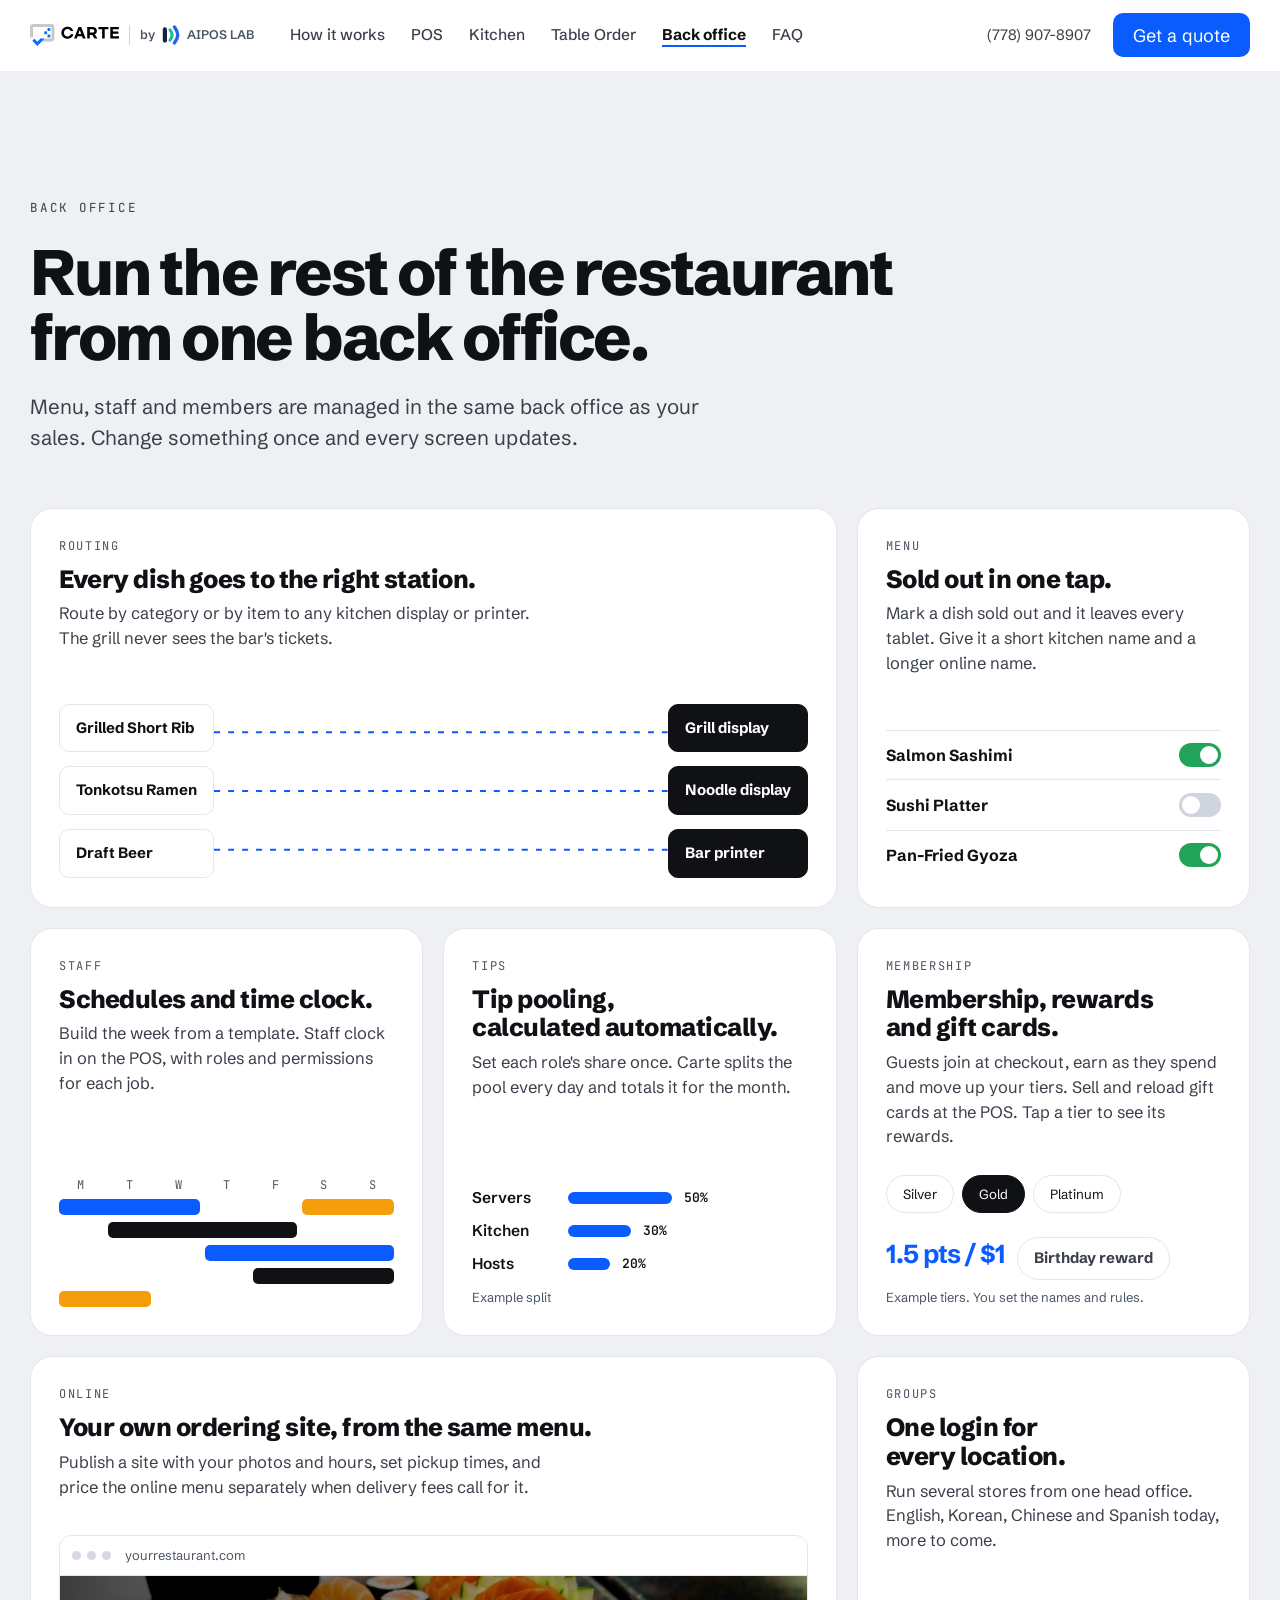
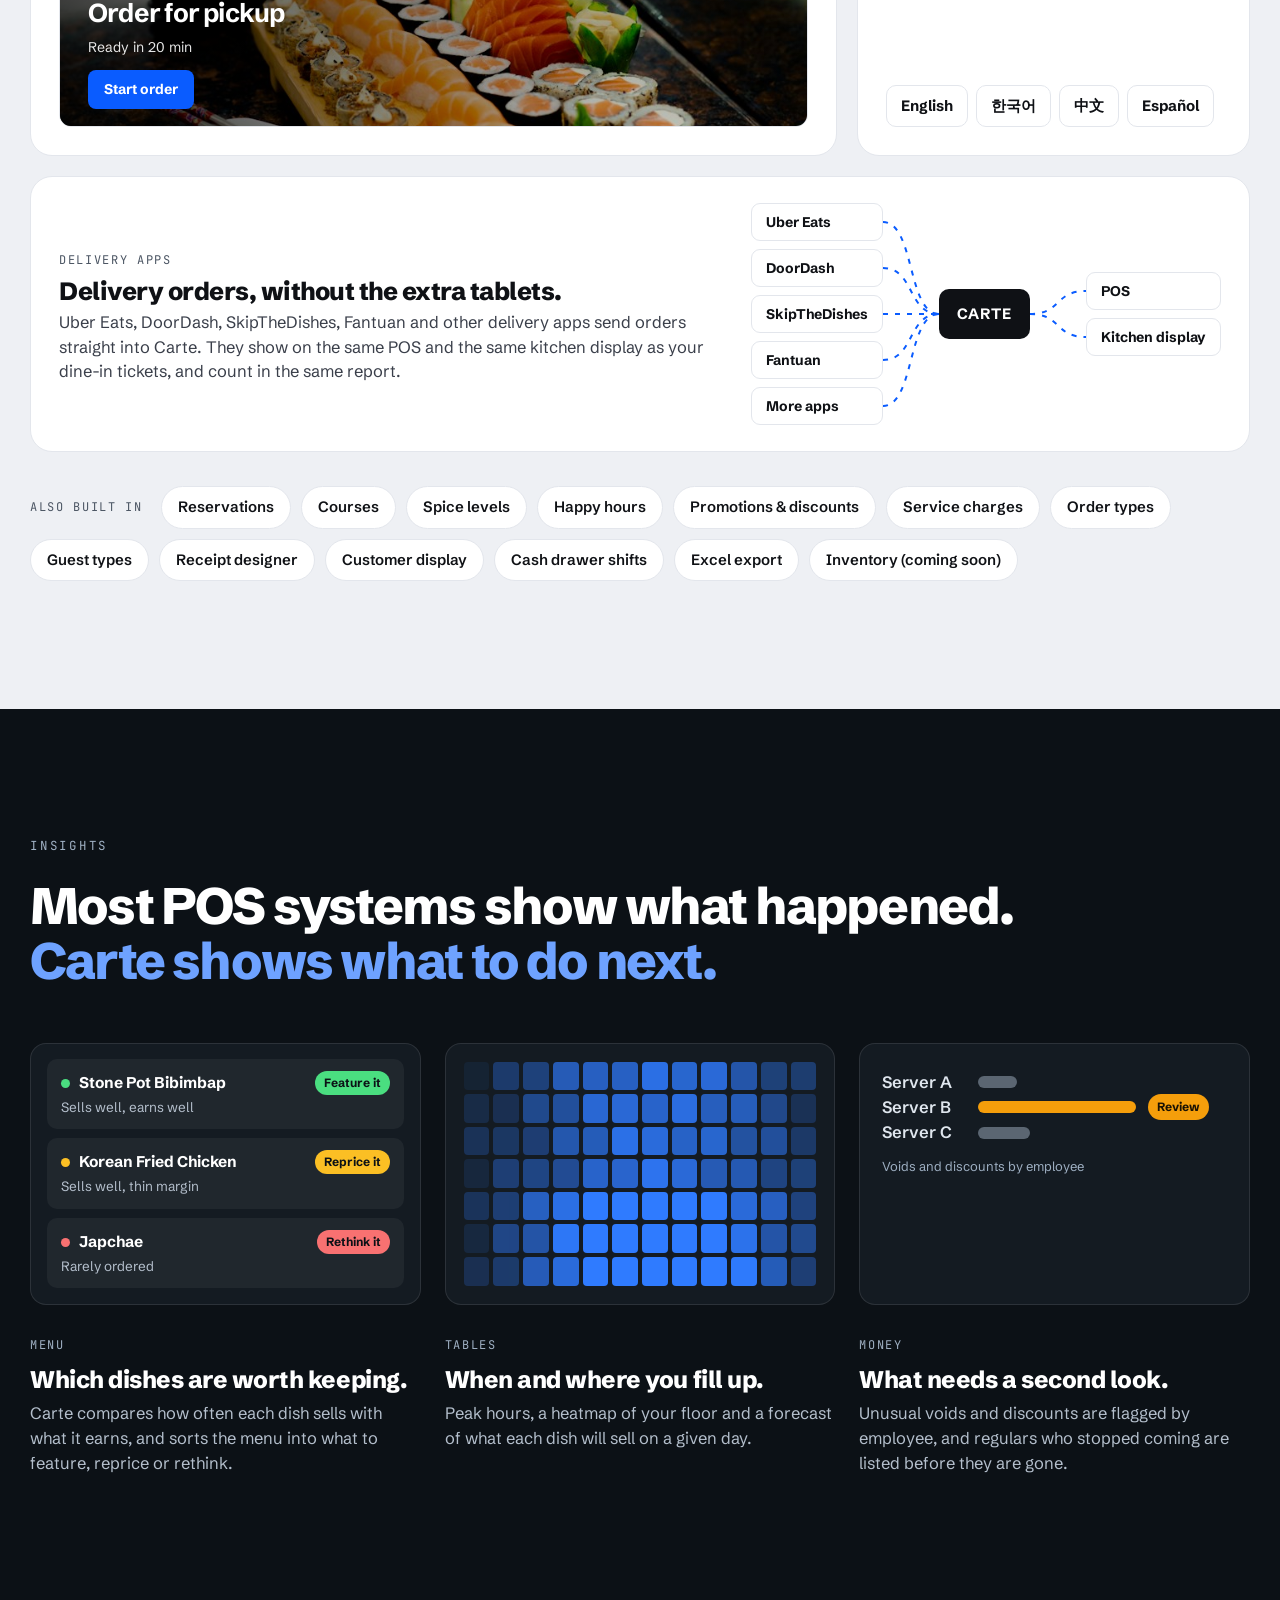
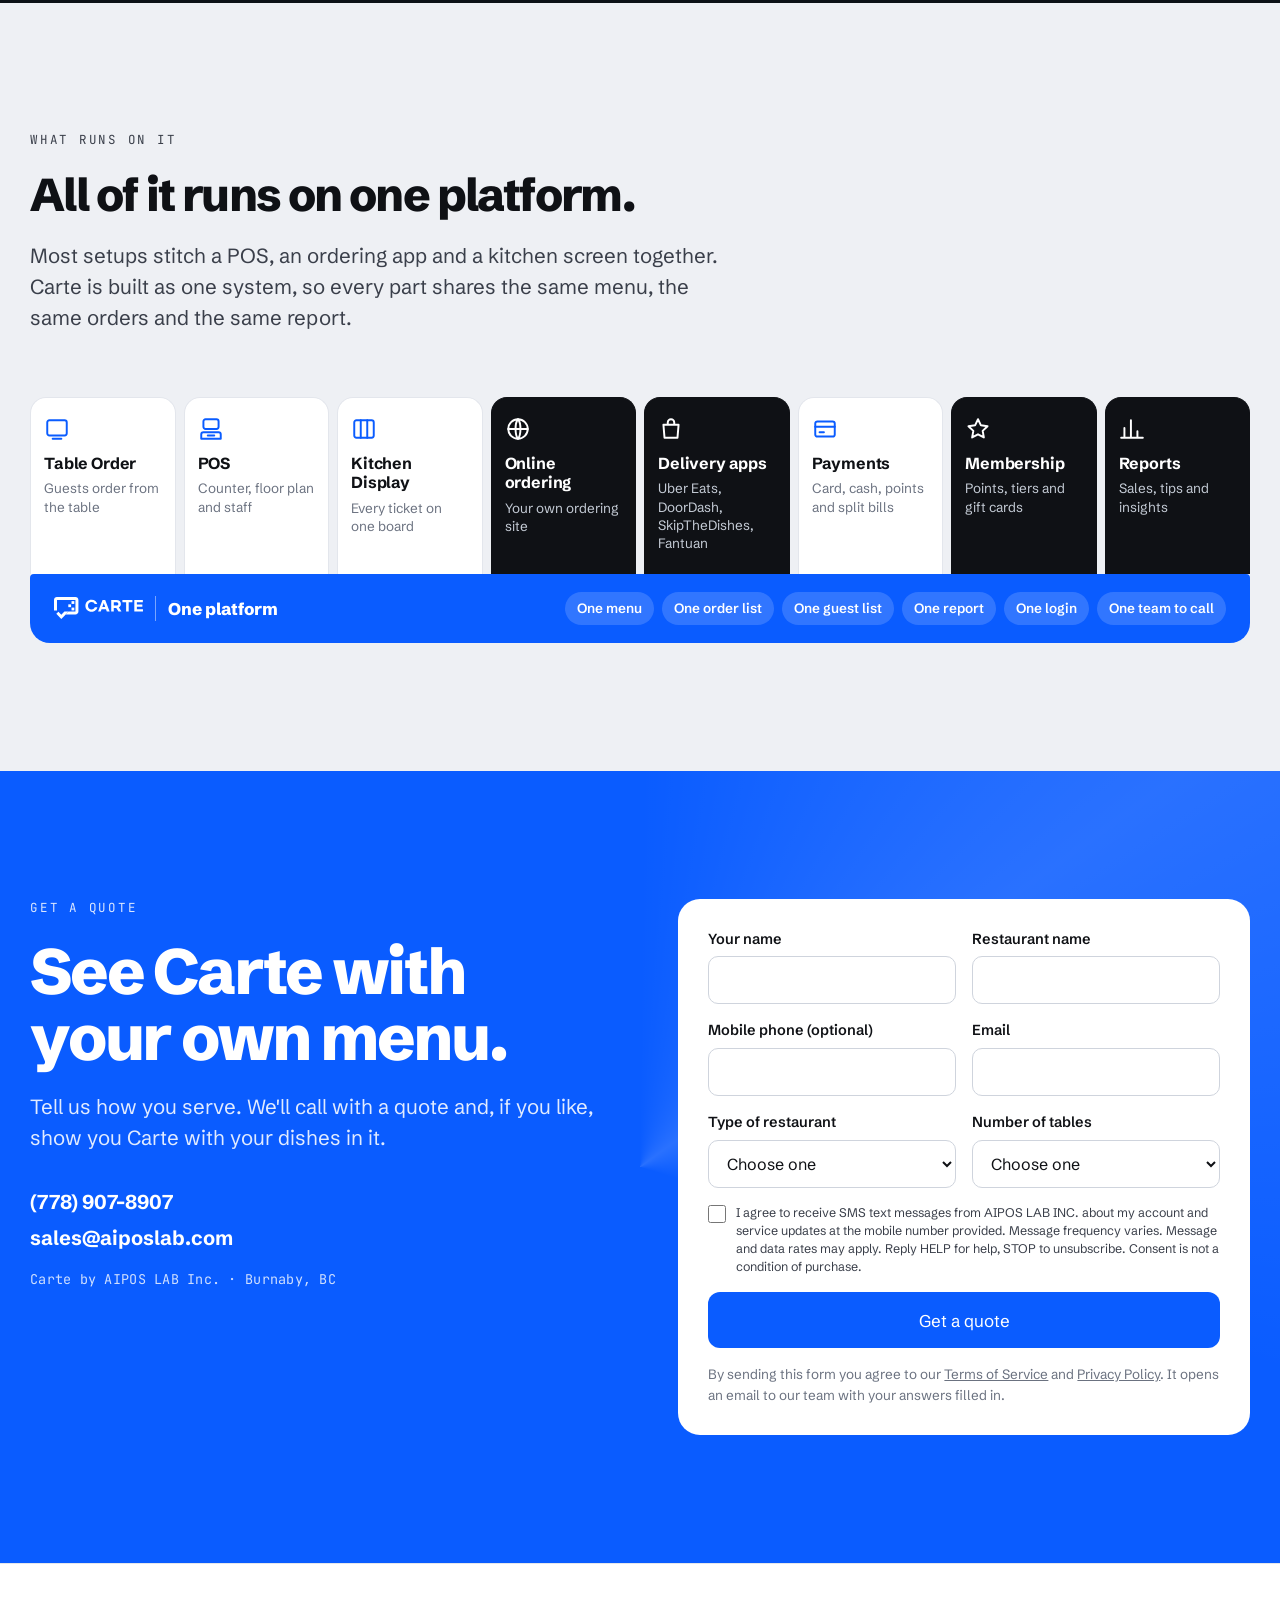
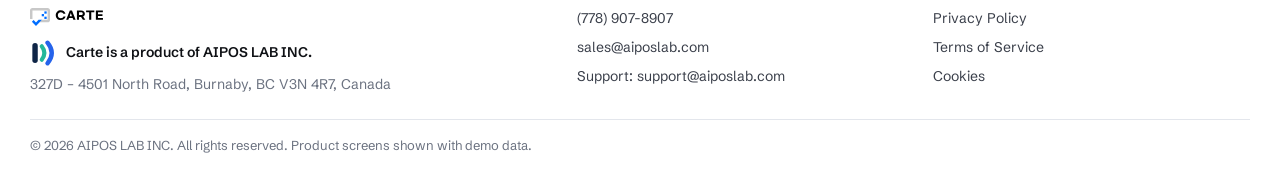
==== commit 4686e7e8: "Quote form receiver, sales@/support@ contacts, single contact config - build.py CONTACT is the one p" ====
--- a/back-office.html
+++ b/back-office.html
@@ -10,7 +10,7 @@
 <link rel="preconnect" href="https://fonts.googleapis.com">
 <link rel="preconnect" href="https://fonts.gstatic.com" crossorigin>
 <link href="https://fonts.googleapis.com/css2?family=Schibsted+Grotesk:wght@400;500;600;700;800;900&family=JetBrains+Mono:wght@400;500&display=swap" rel="stylesheet">
-<link rel="stylesheet" href="style.css?v=1791853136">
+<link rel="stylesheet" href="style.css?v=1791874015">
 </head>
 <body>
 
@@ -187,9 +187,10 @@
       <p class="eyebrow" style="color:#fff;opacity:.85">Get a quote</p>
       <h2 class="rv">See Carte with <br>your own menu.</h2>
       <p class="sub rv">Tell us how you serve. We'll call with a quote and, if you like, show you Carte with your dishes in it.</p>
-      <p class="contact rv"><a href="tel:+17789078907">(778) 907-8907</a><a href="mailto:info@aiposlab.com">info@aiposlab.com</a><span>Carte by AIPOS LAB Inc. · Burnaby, BC</span></p>
+      <p class="contact rv"><a href="tel:+17789078907">(778) 907-8907</a><a href="mailto:sales@aiposlab.com">sales@aiposlab.com</a><span>Carte by AIPOS LAB Inc. · Burnaby, BC</span></p>
     </div>
     <form class="form rv" id="quoteForm">
+      <label class="hp" aria-hidden="true">Website<input name="website" tabindex="-1" autocomplete="off"></label>
       <label>Your name<input name="Name" required autocomplete="name"></label>
       <label>Restaurant name<input name="Restaurant" required autocomplete="organization"></label>
       <label>Mobile phone (optional)<input name="Phone" type="tel" autocomplete="tel"></label>
@@ -197,8 +198,9 @@
       <label>Type of restaurant<select name="Type"><option value="">Choose one</option><option>Full service</option><option>Korean BBQ or hot pot</option><option>Sushi or Japanese</option><option>Quick service or takeout</option><option>Cafe or bakery</option><option>Bar</option><option>Other</option></select></label>
       <label>Number of tables<select name="Tables"><option value="">Choose one</option><option>1–15</option><option>16–40</option><option>41 or more</option><option>No tables (takeout only)</option></select></label>
       <label class="check"><input type="checkbox" name="SMS consent" value="Yes"><span>I agree to receive SMS text messages from AIPOS LAB INC. about my account and service updates at the mobile number provided. Message frequency varies. Message and data rates may apply. Reply HELP for help, STOP to unsubscribe. Consent is not a condition of purchase.</span></label>
+      <p class="form-msg" role="status" aria-live="polite" hidden></p>
       <button class="btn btn-blue btn-lg" type="submit">Get a quote</button>
-      <small>By sending this form you agree to our <a href="terms.html">Terms of Service</a> and <a href="privacy.html">Privacy Policy</a>. It opens an email to our team with your answers filled in.</small>
+      <small>By sending this form you agree to our <a href="terms.html">Terms of Service</a> and <a href="privacy.html">Privacy Policy</a>.<span class="mailto-note"> It opens an email to our team with your answers filled in.</span></small>
     </form>
   </div>
 </section>
@@ -207,12 +209,13 @@
 
 <footer class="foot"><div class="wrap foot-in">
   <div><img src="img/logo.svg" alt="Carte"><p class="co"><img src="img/aipos.svg" alt="">Carte is a product of AIPOS LAB INC.</p><p>327D – 4501 North Road, Burnaby, BC V3N 4R7, Canada</p></div>
-  <div><a href="tel:+17789078907">(778) 907-8907</a><a href="mailto:info@aiposlab.com">info@aiposlab.com</a></div>
+  <div><a href="tel:+17789078907">(778) 907-8907</a><a href="mailto:sales@aiposlab.com">sales@aiposlab.com</a><a href="mailto:support@aiposlab.com">Support: support@aiposlab.com</a></div>
   <div><a href="privacy.html">Privacy Policy</a><a href="terms.html">Terms of Service</a><a href="privacy.html#cookies">Cookies</a></div>
   <small>© 2026 AIPOS LAB INC. All rights reserved. Product screens shown with demo data.</small>
 </div></footer>
 
-<script src="screens.js?v=1791853136"></script>
-<script src="app.js?v=1791853136"></script>
+<script src="contact.js?v=1791874015"></script>
+<script src="screens.js?v=1791874015"></script>
+<script src="app.js?v=1791874015"></script>
 </body>
 </html>
--- a/style.css
+++ b/style.css
@@ -751,3 +751,10 @@
   .plat-base{margin-top:0;border-radius:4px 4px 20px 20px;padding:18px 24px}
 }
 @media(prefers-reduced-motion:reduce){.plat-mods li,.plat-base{opacity:1;transform:none;transition:none}}
+/* quote form: hidden bot trap, status line, sent state */
+.form .hp{position:absolute;left:-9999px;width:1px;height:1px;overflow:hidden}
+.form .form-msg{grid-column:1/-1;margin:0;font-size:14.5px;font-weight:600;color:#0b6b3a;background:#e8f6ee;border-radius:10px;padding:12px 14px}
+.form .form-msg.bad{color:#9b1c1c;background:#fdecec}
+.form .form-msg a{color:inherit}
+.form .btn:disabled{opacity:.6;cursor:default}
+.form.sent label,.form.sent .btn,.form.sent small{display:none}
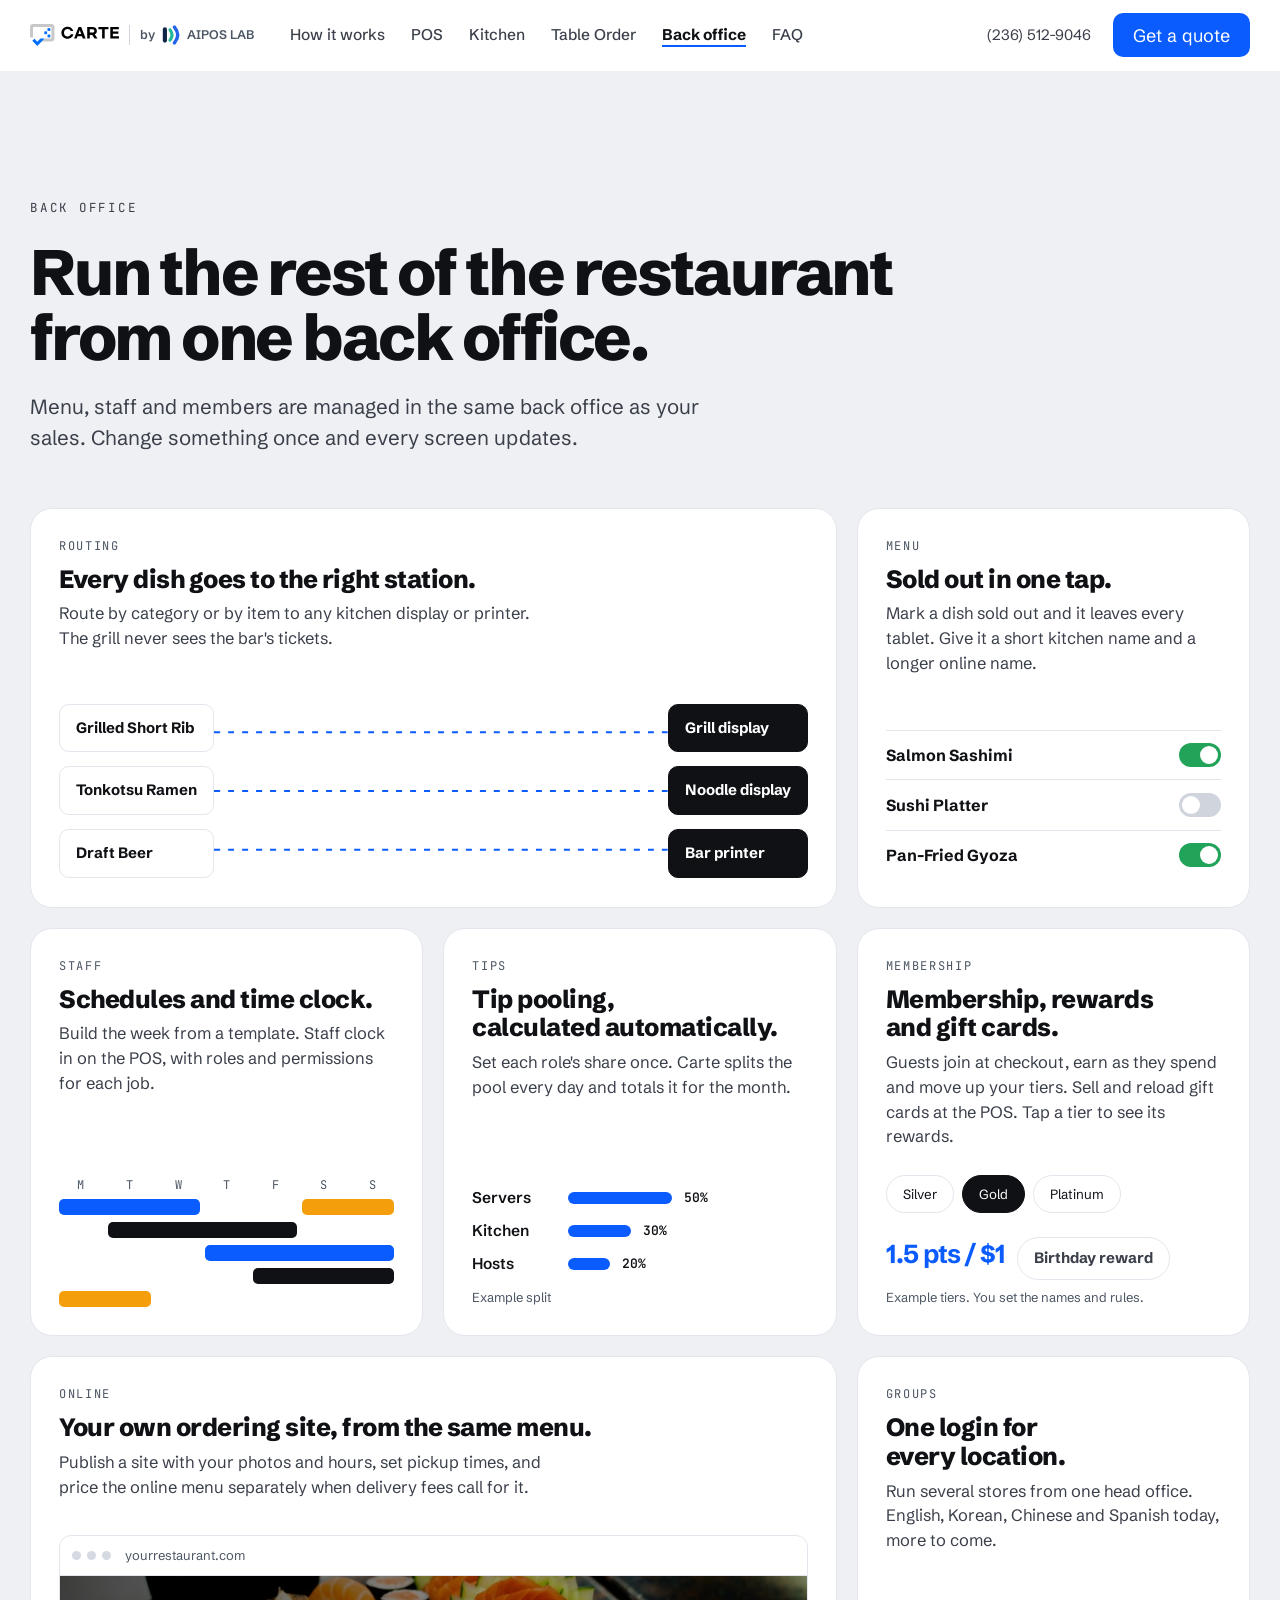
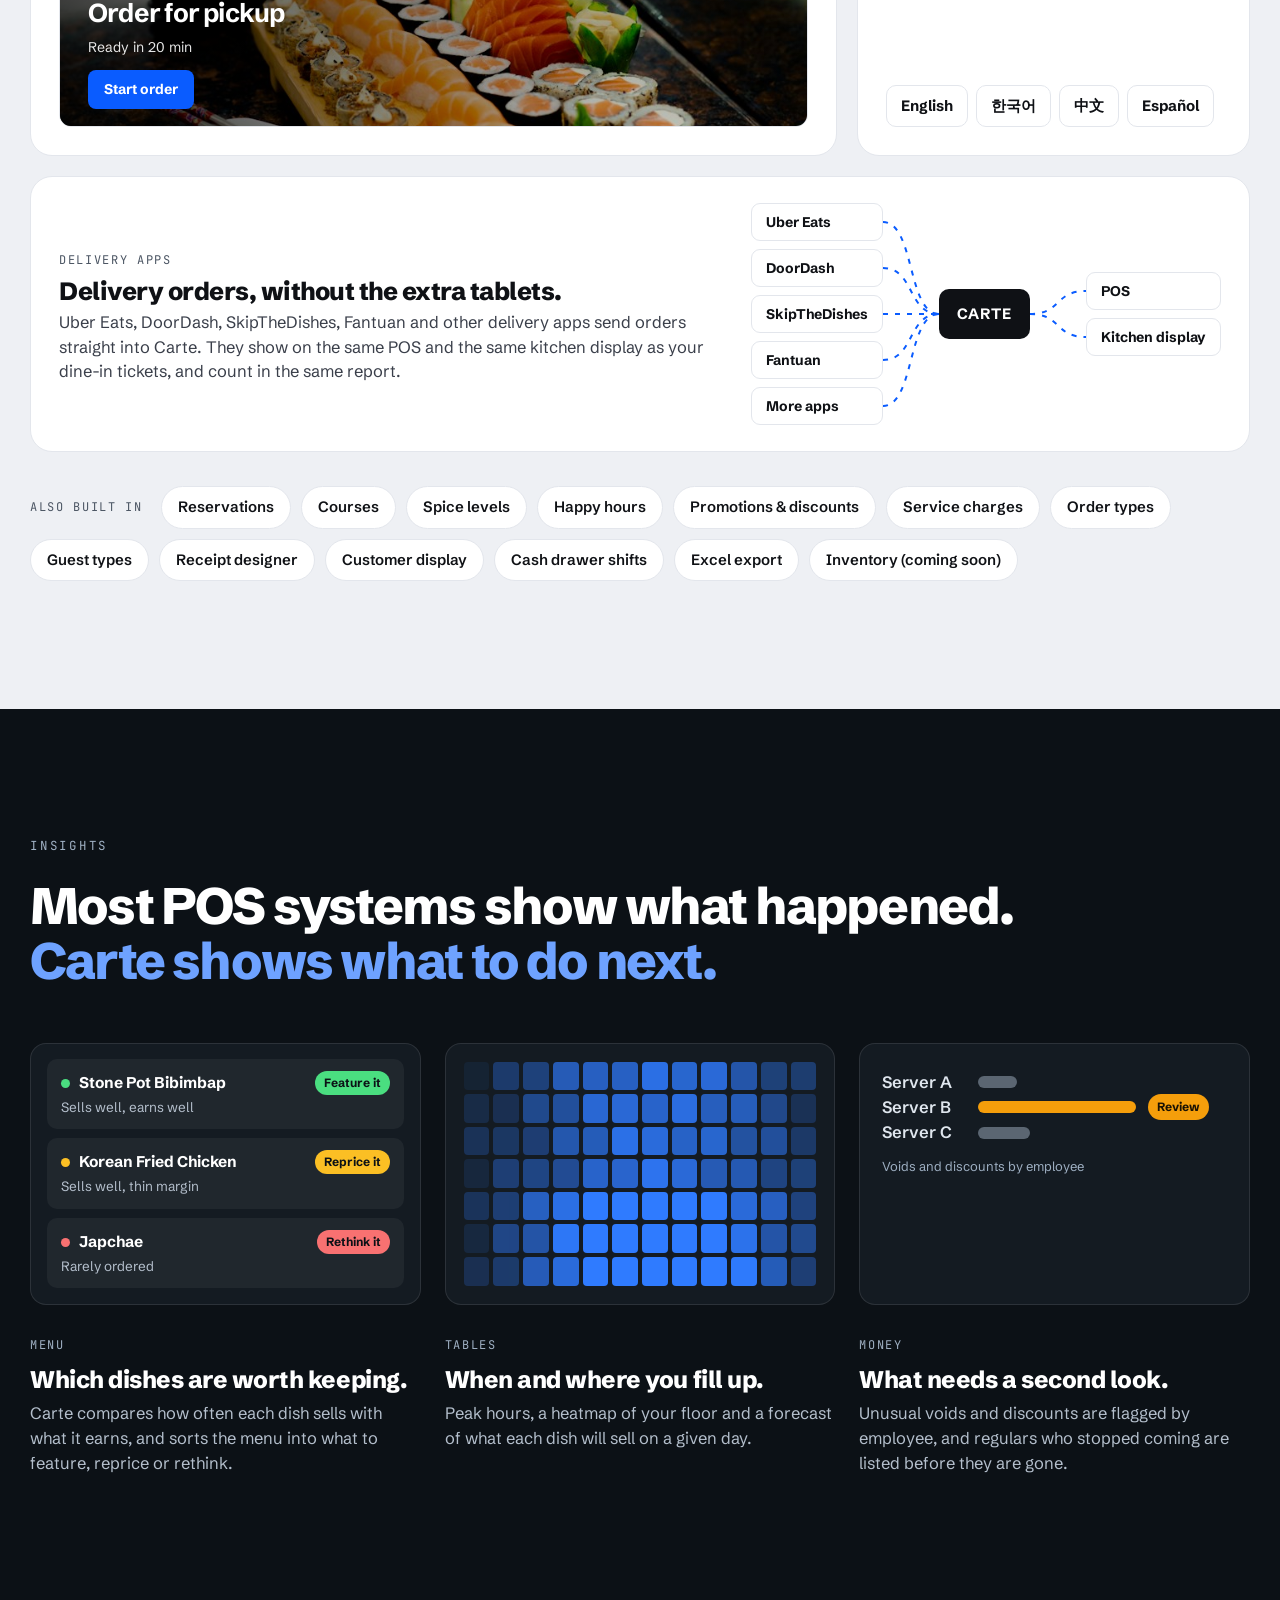
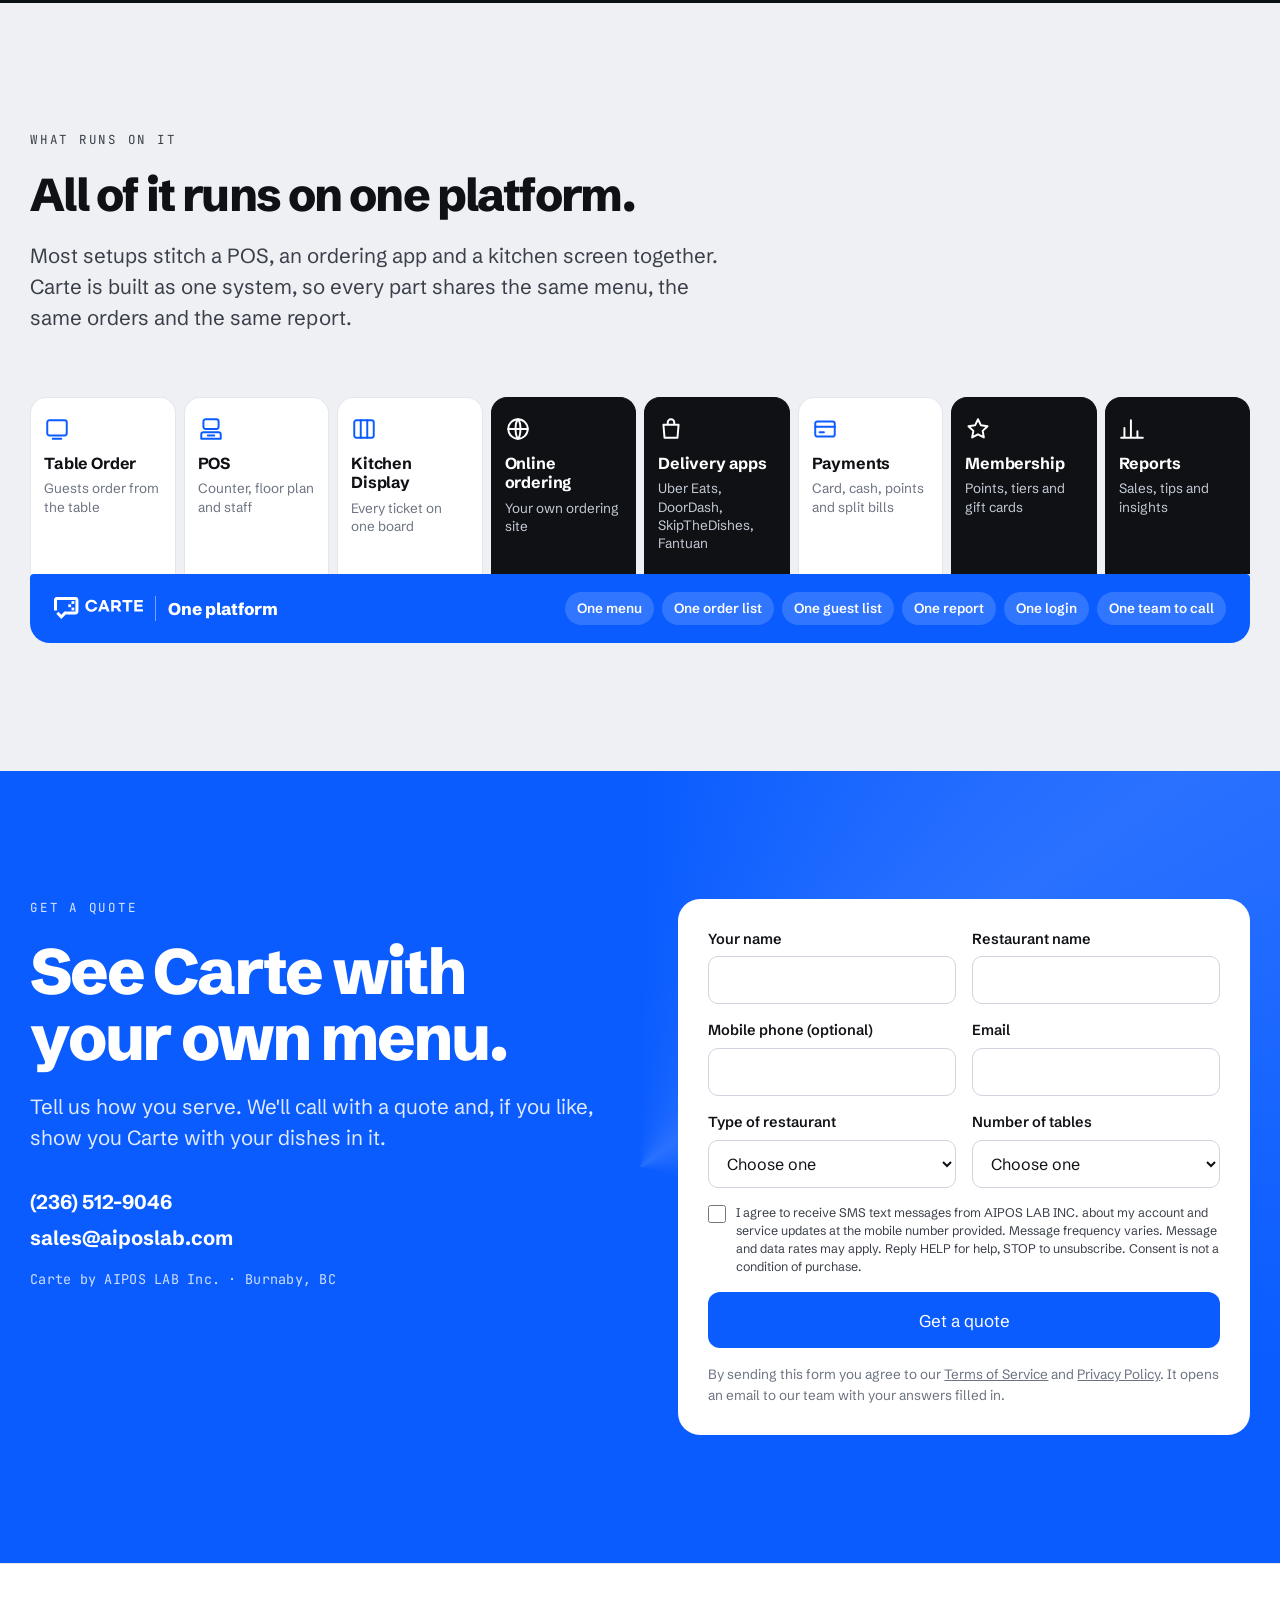
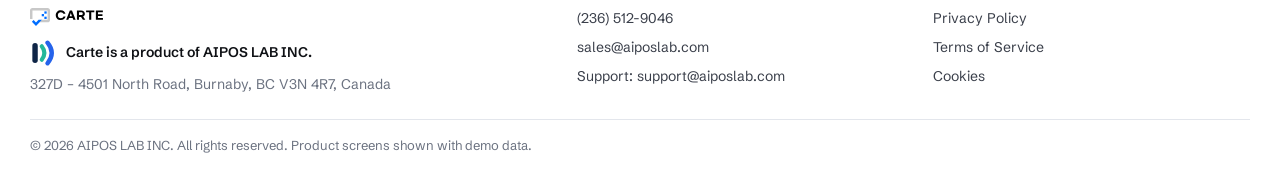
==== commit 4a8498c4: "Change contact phone to (236) 512-9046 Co-Authored-By: Claude Opus 5.5 <noreply@anthropic.com>" ====
--- a/back-office.html
+++ b/back-office.html
@@ -10,7 +10,7 @@
 <link rel="preconnect" href="https://fonts.googleapis.com">
 <link rel="preconnect" href="https://fonts.gstatic.com" crossorigin>
 <link href="https://fonts.googleapis.com/css2?family=Schibsted+Grotesk:wght@400;500;600;700;800;900&family=JetBrains+Mono:wght@400;500&display=swap" rel="stylesheet">
-<link rel="stylesheet" href="style.css?v=1791874015">
+<link rel="stylesheet" href="style.css?v=1791877448">
 </head>
 <body>
 
@@ -26,7 +26,7 @@
       <a href="faq.html">FAQ</a>
     </nav>
     <div class="nav-right">
-      <a class="tel" href="tel:+17789078907">(778) 907-8907</a>
+      <a class="tel" href="tel:+12365129046">(236) 512-9046</a>
       <a class="btn btn-blue" href="#quote">Get a quote</a>
     </div>
   </div>
@@ -187,7 +187,7 @@
       <p class="eyebrow" style="color:#fff;opacity:.85">Get a quote</p>
       <h2 class="rv">See Carte with <br>your own menu.</h2>
       <p class="sub rv">Tell us how you serve. We'll call with a quote and, if you like, show you Carte with your dishes in it.</p>
-      <p class="contact rv"><a href="tel:+17789078907">(778) 907-8907</a><a href="mailto:sales@aiposlab.com">sales@aiposlab.com</a><span>Carte by AIPOS LAB Inc. · Burnaby, BC</span></p>
+      <p class="contact rv"><a href="tel:+12365129046">(236) 512-9046</a><a href="mailto:sales@aiposlab.com">sales@aiposlab.com</a><span>Carte by AIPOS LAB Inc. · Burnaby, BC</span></p>
     </div>
     <form class="form rv" id="quoteForm">
       <label class="hp" aria-hidden="true">Website<input name="website" tabindex="-1" autocomplete="off"></label>
@@ -209,13 +209,13 @@
 
 <footer class="foot"><div class="wrap foot-in">
   <div><img src="img/logo.svg" alt="Carte"><p class="co"><img src="img/aipos.svg" alt="">Carte is a product of AIPOS LAB INC.</p><p>327D – 4501 North Road, Burnaby, BC V3N 4R7, Canada</p></div>
-  <div><a href="tel:+17789078907">(778) 907-8907</a><a href="mailto:sales@aiposlab.com">sales@aiposlab.com</a><a href="mailto:support@aiposlab.com">Support: support@aiposlab.com</a></div>
+  <div><a href="tel:+12365129046">(236) 512-9046</a><a href="mailto:sales@aiposlab.com">sales@aiposlab.com</a><a href="mailto:support@aiposlab.com">Support: support@aiposlab.com</a></div>
   <div><a href="privacy.html">Privacy Policy</a><a href="terms.html">Terms of Service</a><a href="privacy.html#cookies">Cookies</a></div>
   <small>© 2026 AIPOS LAB INC. All rights reserved. Product screens shown with demo data.</small>
 </div></footer>
 
-<script src="contact.js?v=1791874015"></script>
-<script src="screens.js?v=1791874015"></script>
-<script src="app.js?v=1791874015"></script>
+<script src="contact.js?v=1791877448"></script>
+<script src="screens.js?v=1791877448"></script>
+<script src="app.js?v=1791877448"></script>
 </body>
 </html>
